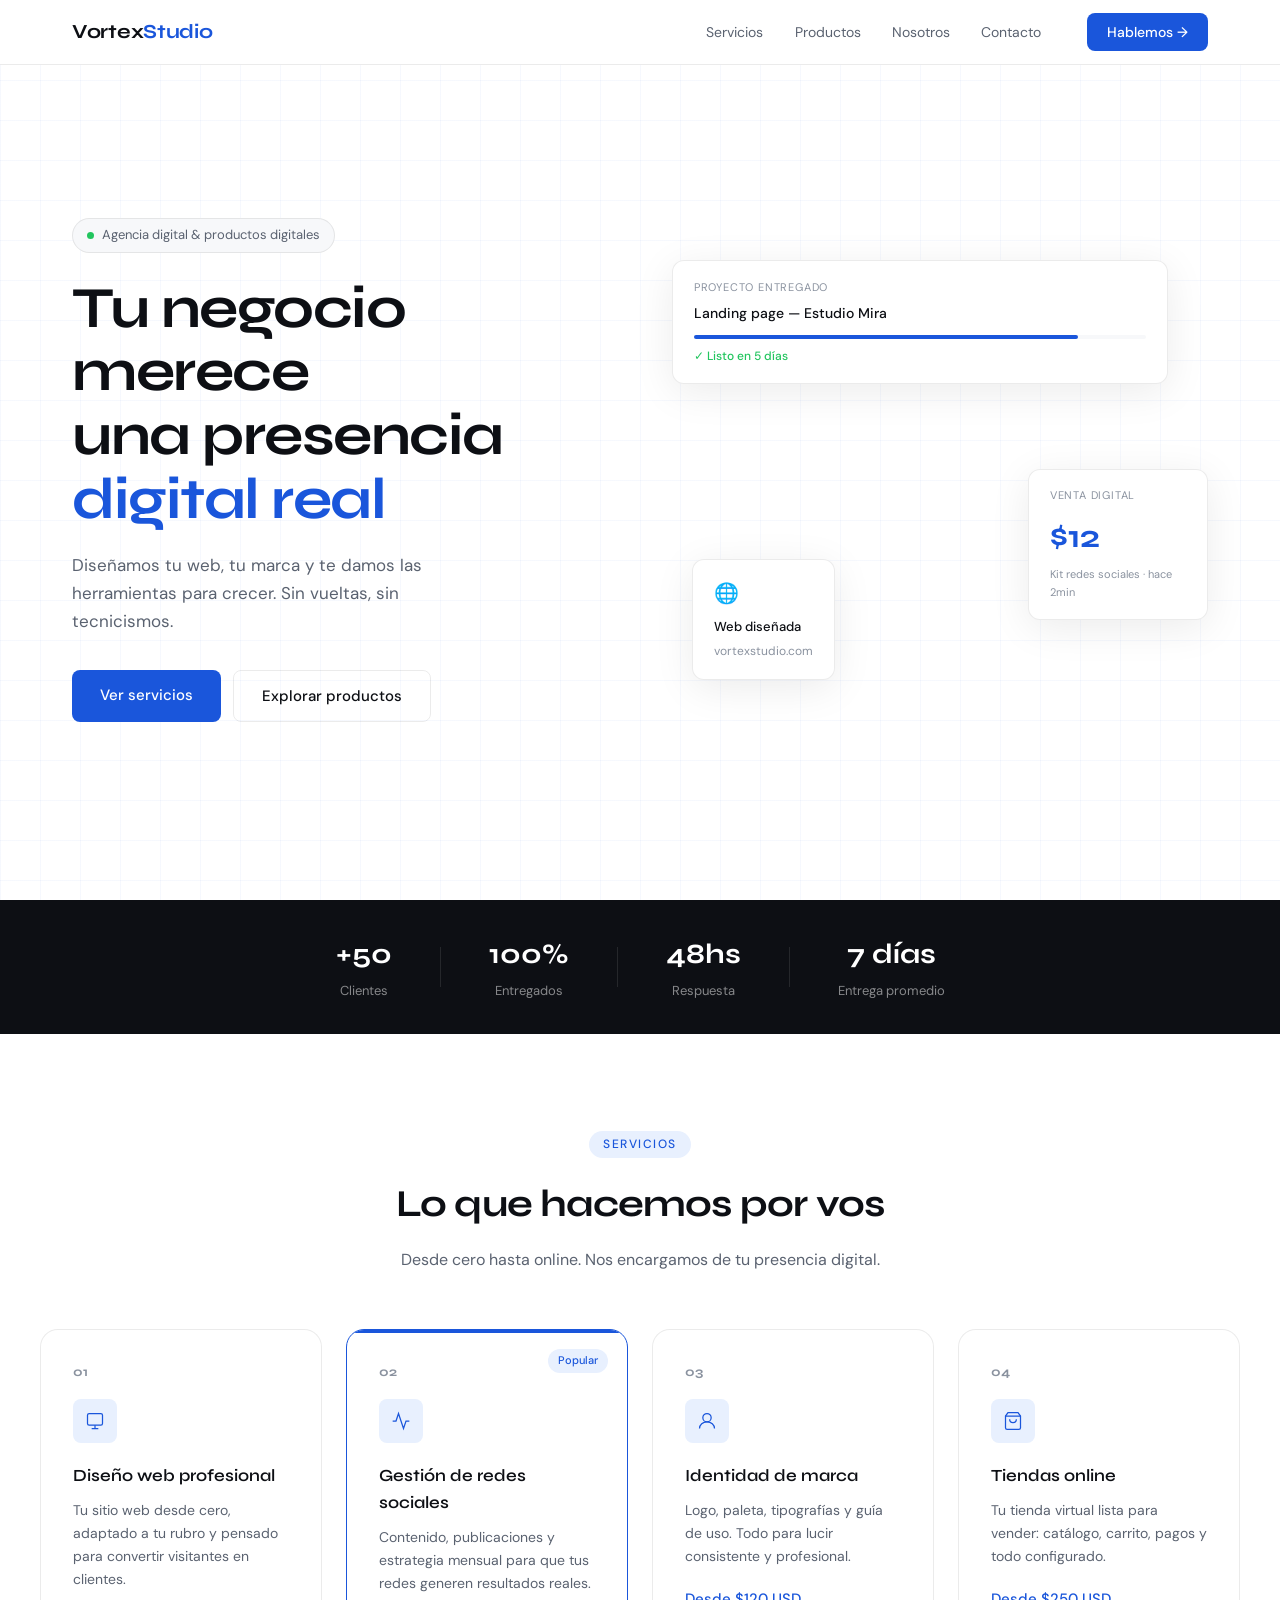
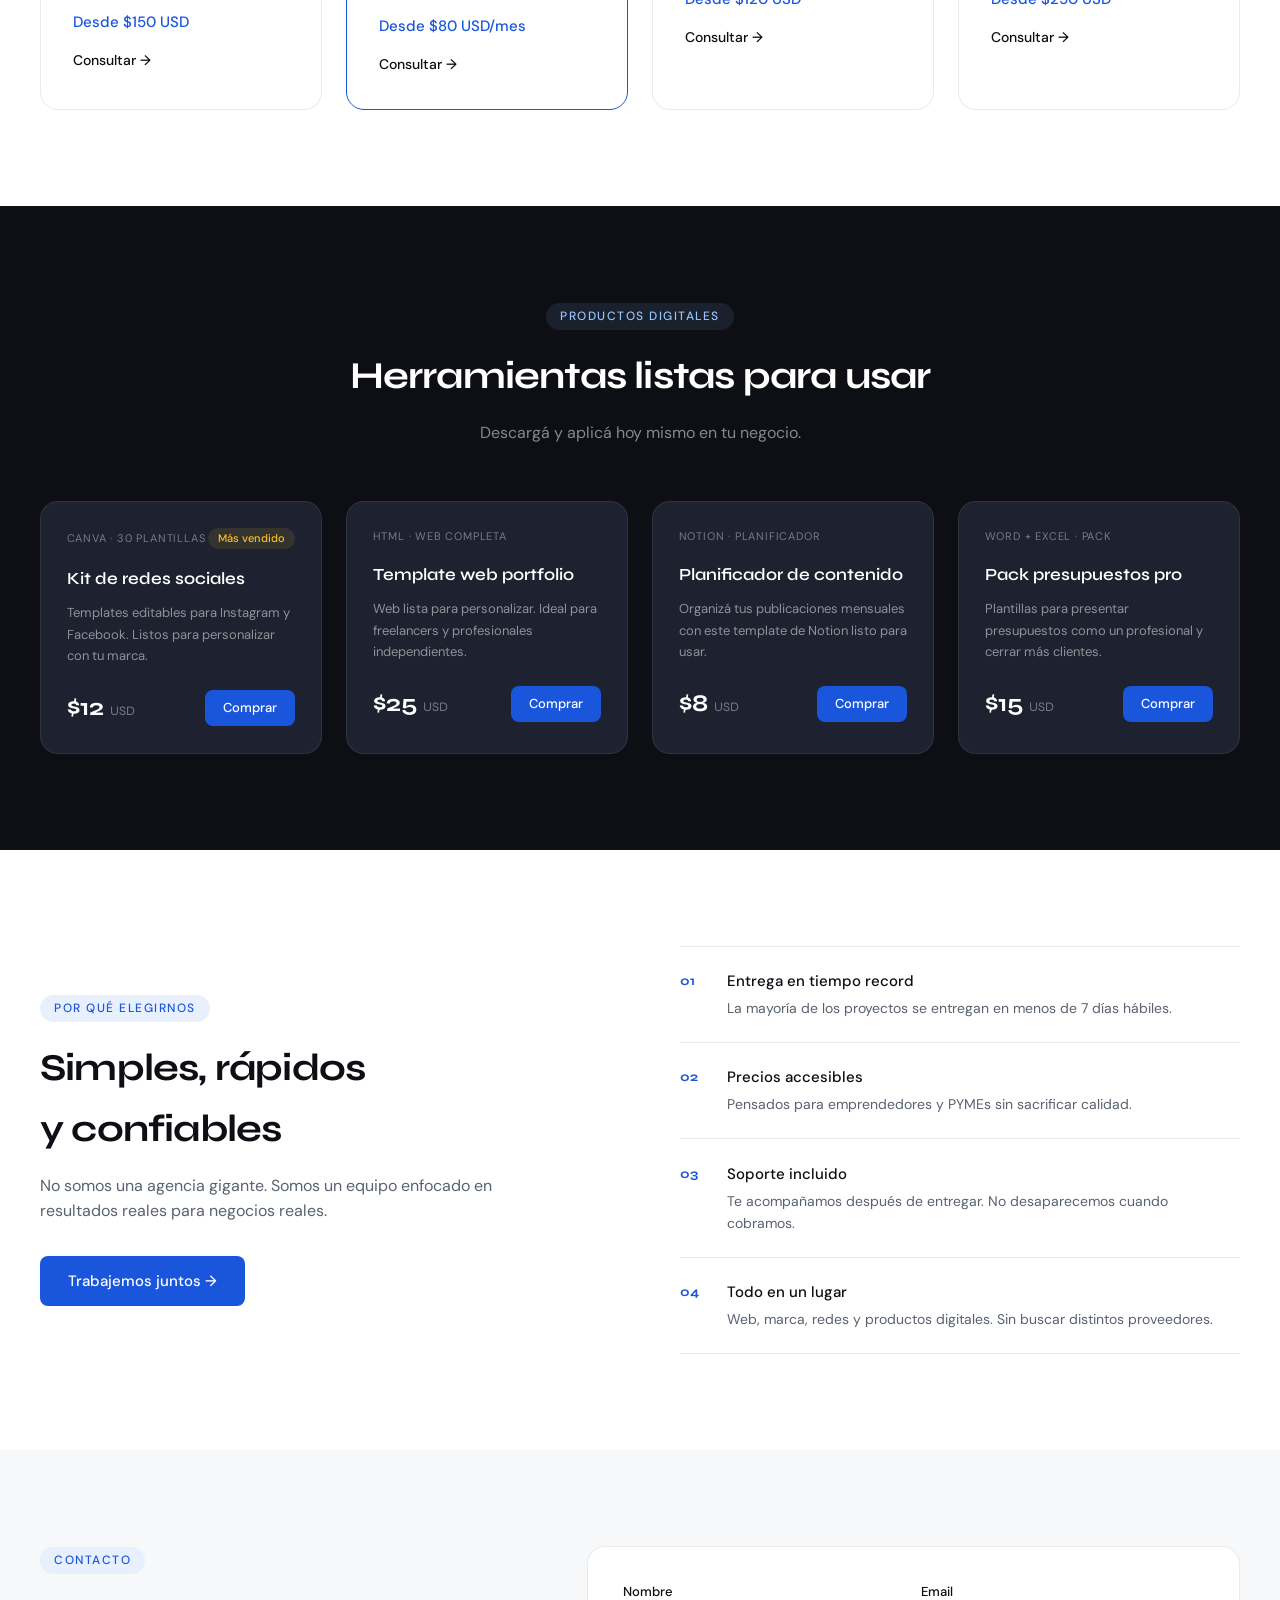
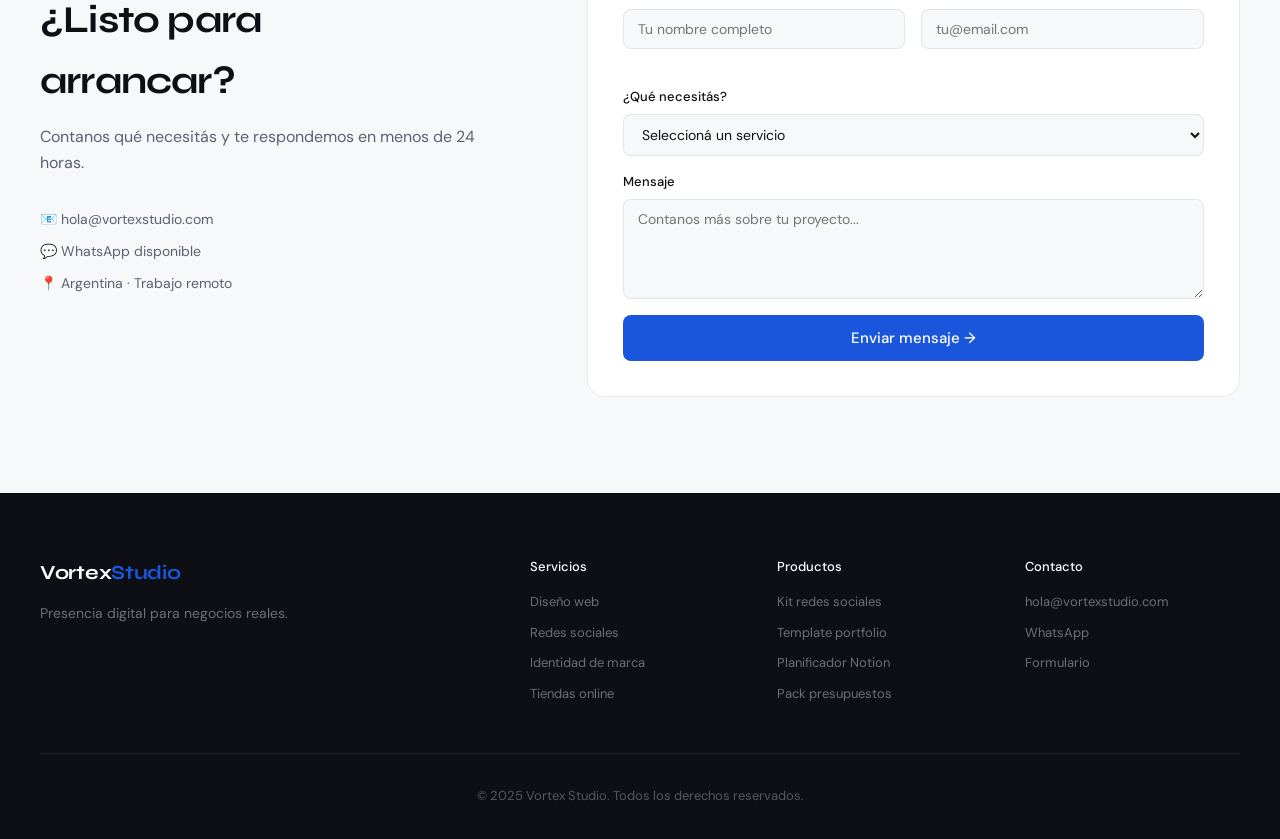
==== index.html @ 2e59d549 "Add files via upload" ====
<!DOCTYPE html>
<html lang="es">

<head>
  <meta charset="UTF-8" />
  <meta name="viewport" content="width=device-width, initial-scale=1.0" />
  <title>Vortex Studio — Agencia Digital</title>
  <meta name="description" content="Diseño web, gestión de redes y productos digitales para emprendedores y PYMEs." />
  <link rel="stylesheet" href="style.css" />
  <link rel="preconnect" href="https://fonts.googleapis.com">
  <link
    href="https://fonts.googleapis.com/css2?family=Syne:wght@400;500;600;700&family=DM+Sans:ital,wght@0,300;0,400;0,500;1,300&display=swap"
    rel="stylesheet">
</head>

<body>

  <!-- NAVBAR -->
  <nav class="navbar" id="navbar">
    <div class="nav-inner">
      <a href="#" class="logo">Vortex<span>Studio</span></a>
      <button class="menu-toggle" id="menuToggle" aria-label="Abrir menú">
        <span></span><span></span><span></span>
      </button>
      <ul class="nav-links" id="navLinks">
        <li><a href="#servicios">Servicios</a></li>
        <li><a href="#productos">Productos</a></li>
        <li><a href="#nosotros">Nosotros</a></li>
        <li><a href="#contacto">Contacto</a></li>
      </ul>
      <a href="#contacto" class="nav-cta">Hablemos →</a>
    </div>
  </nav>

  <!-- HERO -->
  <section class="hero">
    <div class="hero-bg-grid"></div>
    <div class="hero-content">
      <div class="hero-badge">
        <span class="badge-dot"></span>
        Agencia digital & productos digitales
      </div>
      <h1 class="hero-title">
        Tu negocio merece<br />una presencia<br /><em>digital real</em>
      </h1>
      <p class="hero-sub">
        Diseñamos tu web, tu marca y te damos las herramientas para crecer. Sin vueltas, sin tecnicismos.
      </p>
      <div class="hero-actions">
        <a href="#servicios" class="btn-primary">Ver servicios</a>
        <a href="#productos" class="btn-ghost">Explorar productos</a>
      </div>
    </div>
    <div class="hero-visual">
      <div class="floating-card card-1">
        <div class="fc-label">Proyecto entregado</div>
        <div class="fc-title">Landing page — Estudio Mira</div>
        <div class="fc-bar">
          <div class="fc-fill"></div>
        </div>
        <div class="fc-status">✓ Listo en 5 días</div>
      </div>
      <div class="floating-card card-2">
        <div class="fc-label">Venta digital</div>
        <div class="fc-big">$12</div>
        <div class="fc-sub">Kit redes sociales · hace 2min</div>
      </div>
      <div class="floating-card card-3">
        <div class="fc-icon">🌐</div>
        <div class="fc-info">
          <div class="fc-title">Web diseñada</div>
          <div class="fc-sub">vortexstudio.com</div>
        </div>
      </div>
    </div>
  </section>

  <!-- STATS -->
  <div class="stats-bar">
    <div class="stat-item"><span class="stat-num">+50</span><span class="stat-label">Clientes</span></div>
    <div class="stat-divider"></div>
    <div class="stat-item"><span class="stat-num">100%</span><span class="stat-label">Entregados</span></div>
    <div class="stat-divider"></div>
    <div class="stat-item"><span class="stat-num">48hs</span><span class="stat-label">Respuesta</span></div>
    <div class="stat-divider"></div>
    <div class="stat-item"><span class="stat-num">7 días</span><span class="stat-label">Entrega promedio</span></div>
  </div>

  <!-- SERVICIOS -->
  <section class="section" id="servicios">
    <div class="container">
      <div class="section-header">
        <div class="section-tag">Servicios</div>
        <h2 class="section-title">Lo que hacemos por vos</h2>
        <p class="section-sub">Desde cero hasta online. Nos encargamos de tu presencia digital.</p>
      </div>
      <div class="services-grid">
        <div class="service-card">
          <div class="service-num">01</div>
          <div class="service-icon">
            <svg viewBox="0 0 24 24" fill="none" stroke="currentColor" stroke-width="1.5">
              <rect x="3" y="3" width="18" height="14" rx="2" />
              <path d="M8 21h8M12 17v4" />
            </svg>
          </div>
          <h3>Diseño web profesional</h3>
          <p>Tu sitio web desde cero, adaptado a tu rubro y pensado para convertir visitantes en clientes.</p>
          <div class="service-price">Desde $150 USD</div>
          <a href="#contacto" class="service-link">Consultar →</a>
        </div>
        <div class="service-card featured">
          <div class="service-num">02</div>
          <div class="service-badge">Popular</div>
          <div class="service-icon">
            <svg viewBox="0 0 24 24" fill="none" stroke="currentColor" stroke-width="1.5">
              <path d="M22 12h-4l-3 9L9 3l-3 9H2" />
            </svg>
          </div>
          <h3>Gestión de redes sociales</h3>
          <p>Contenido, publicaciones y estrategia mensual para que tus redes generen resultados reales.</p>
          <div class="service-price">Desde $80 USD/mes</div>
          <a href="#contacto" class="service-link">Consultar →</a>
        </div>
        <div class="service-card">
          <div class="service-num">03</div>
          <div class="service-icon">
            <svg viewBox="0 0 24 24" fill="none" stroke="currentColor" stroke-width="1.5">
              <circle cx="12" cy="8" r="5" />
              <path d="M3 21c0-4.418 4.03-8 9-8s9 3.582 9 8" />
            </svg>
          </div>
          <h3>Identidad de marca</h3>
          <p>Logo, paleta, tipografías y guía de uso. Todo para lucir consistente y profesional.</p>
          <div class="service-price">Desde $120 USD</div>
          <a href="#contacto" class="service-link">Consultar →</a>
        </div>
        <div class="service-card">
          <div class="service-num">04</div>
          <div class="service-icon">
            <svg viewBox="0 0 24 24" fill="none" stroke="currentColor" stroke-width="1.5">
              <path d="M6 2L3 6v14a2 2 0 002 2h14a2 2 0 002-2V6l-3-4z" />
              <line x1="3" y1="6" x2="21" y2="6" />
              <path d="M16 10a4 4 0 01-8 0" />
            </svg>
          </div>
          <h3>Tiendas online</h3>
          <p>Tu tienda virtual lista para vender: catálogo, carrito, pagos y todo configurado.</p>
          <div class="service-price">Desde $250 USD</div>
          <a href="#contacto" class="service-link">Consultar →</a>
        </div>
      </div>
    </div>
  </section>

  <!-- PRODUCTOS -->
  <section class="section section-dark" id="productos">
    <div class="container">
      <div class="section-header">
        <div class="section-tag light">Productos digitales</div>
        <h2 class="section-title light">Herramientas listas para usar</h2>
        <p class="section-sub light">Descargá y aplicá hoy mismo en tu negocio.</p>
      </div>
      <div class="products-grid">
        <div class="product-card">
          <div class="product-top">
            <div class="product-cat">Canva · 30 plantillas</div>
            <div class="product-badge-hot">Más vendido</div>
          </div>
          <h3>Kit de redes sociales</h3>
          <p>Templates editables para Instagram y Facebook. Listos para personalizar con tu marca.</p>
          <div class="product-footer">
            <div class="product-price">$12 <span>USD</span></div>
            <a href="#contacto" class="btn-buy">Comprar</a>
          </div>
        </div>
        <div class="product-card">
          <div class="product-top">
            <div class="product-cat">HTML · Web completa</div>
          </div>
          <h3>Template web portfolio</h3>
          <p>Web lista para personalizar. Ideal para freelancers y profesionales independientes.</p>
          <div class="product-footer">
            <div class="product-price">$25 <span>USD</span></div>
            <a href="#contacto" class="btn-buy">Comprar</a>
          </div>
        </div>
        <div class="product-card">
          <div class="product-top">
            <div class="product-cat">Notion · Planificador</div>
          </div>
          <h3>Planificador de contenido</h3>
          <p>Organizá tus publicaciones mensuales con este template de Notion listo para usar.</p>
          <div class="product-footer">
            <div class="product-price">$8 <span>USD</span></div>
            <a href="#contacto" class="btn-buy">Comprar</a>
          </div>
        </div>
        <div class="product-card">
          <div class="product-top">
            <div class="product-cat">Word + Excel · Pack</div>
          </div>
          <h3>Pack presupuestos pro</h3>
          <p>Plantillas para presentar presupuestos como un profesional y cerrar más clientes.</p>
          <div class="product-footer">
            <div class="product-price">$15 <span>USD</span></div>
            <a href="#contacto" class="btn-buy">Comprar</a>
          </div>
        </div>
      </div>
    </div>
  </section>

  <!-- NOSOTROS / POR QUÉ -->
  <section class="section" id="nosotros">
    <div class="container">
      <div class="why-layout">
        <div class="why-left">
          <div class="section-tag">Por qué elegirnos</div>
          <h2 class="section-title">Simples, rápidos<br />y confiables</h2>
          <p class="section-sub">No somos una agencia gigante. Somos un equipo enfocado en resultados reales para
            negocios reales.</p>
          <a href="#contacto" class="btn-primary">Trabajemos juntos →</a>
        </div>
        <div class="why-right">
          <div class="why-item">
            <div class="why-num">01</div>
            <div>
              <div class="why-title">Entrega en tiempo record</div>
              <div class="why-desc">La mayoría de los proyectos se entregan en menos de 7 días hábiles.</div>
            </div>
          </div>
          <div class="why-item">
            <div class="why-num">02</div>
            <div>
              <div class="why-title">Precios accesibles</div>
              <div class="why-desc">Pensados para emprendedores y PYMEs sin sacrificar calidad.</div>
            </div>
          </div>
          <div class="why-item">
            <div class="why-num">03</div>
            <div>
              <div class="why-title">Soporte incluido</div>
              <div class="why-desc">Te acompañamos después de entregar. No desaparecemos cuando cobramos.</div>
            </div>
          </div>
          <div class="why-item">
            <div class="why-num">04</div>
            <div>
              <div class="why-title">Todo en un lugar</div>
              <div class="why-desc">Web, marca, redes y productos digitales. Sin buscar distintos proveedores.</div>
            </div>
          </div>
        </div>
      </div>
    </div>
  </section>

  <!-- CONTACTO -->
  <section class="section section-contact" id="contacto">
    <div class="container">
      <div class="contact-layout">
        <div class="contact-left">
          <div class="section-tag">Contacto</div>
          <h2 class="section-title">¿Listo para<br />arrancar?</h2>
          <p class="section-sub">Contanos qué necesitás y te respondemos en menos de 24 horas.</p>
          <div class="contact-info">
            <div class="contact-item">📧 hola@vortexstudio.com</div>
            <div class="contact-item">💬 WhatsApp disponible</div>
            <div class="contact-item">📍 Argentina · Trabajo remoto</div>
          </div>
        </div>
        <div class="contact-right">
          <form class="contact-form" id="contactForm">
            <div class="form-row">
              <div class="form-group">
                <label>Nombre</label>
                <input type="text" placeholder="Tu nombre completo" required />
              </div>
              <div class="form-group">
                <label>Email</label>
                <input type="email" placeholder="tu@email.com" required />
              </div>
            </div>
            <div class="form-group">
              <label>¿Qué necesitás?</label>
              <select>
                <option value="">Seleccioná un servicio</option>
                <option>Diseño web profesional</option>
                <option>Gestión de redes sociales</option>
                <option>Identidad de marca</option>
                <option>Tienda online</option>
                <option>Producto digital</option>
                <option>Otro</option>
              </select>
            </div>
            <div class="form-group">
              <label>Mensaje</label>
              <textarea placeholder="Contanos más sobre tu proyecto..." rows="4"></textarea>
            </div>
            <button type="submit" class="btn-submit">Enviar mensaje →</button>
            <div class="form-success" id="formSuccess">✓ ¡Mensaje enviado! Te respondemos pronto.</div>
          </form>
        </div>
      </div>
    </div>
  </section>

  <!-- FOOTER -->
  <footer class="footer">
    <div class="container">
      <div class="footer-inner">
        <div class="footer-brand">
          <div class="logo">Vortex<span>Studio</span></div>
          <p>Presencia digital para negocios reales.</p>
        </div>
        <div class="footer-links">
          <div class="footer-col">
            <div class="footer-col-title">Servicios</div>
            <a href="#servicios">Diseño web</a>
            <a href="#servicios">Redes sociales</a>
            <a href="#servicios">Identidad de marca</a>
            <a href="#servicios">Tiendas online</a>
          </div>
          <div class="footer-col">
            <div class="footer-col-title">Productos</div>
            <a href="#productos">Kit redes sociales</a>
            <a href="#productos">Template portfolio</a>
            <a href="#productos">Planificador Notion</a>
            <a href="#productos">Pack presupuestos</a>
          </div>
          <div class="footer-col">
            <div class="footer-col-title">Contacto</div>
            <a href="mailto:hola@vortexstudio.com">hola@vortexstudio.com</a>
            <a href="#contacto">WhatsApp</a>
            <a href="#contacto">Formulario</a>
          </div>
        </div>
      </div>
      <div class="footer-bottom">
        <span>© 2025 Vortex Studio. Todos los derechos reservados.</span>
      </div>
    </div>
  </footer>

  <script src="script.js"></script>
</body>

</html>
---- style.css ----
/* ===== RESET & BASE ===== */
*,
*::before,
*::after {
  box-sizing: border-box;
  margin: 0;
  padding: 0;
}

:root {
  --blue: #1a56db;
  --blue-light: #e8f0fe;
  --blue-dark: #0f3a9e;
  --dark: #0d0f14;
  --dark-2: #151820;
  --dark-3: #1e2230;
  --text: #0d0f14;
  --text-muted: #5a6270;
  --text-light: #8a929f;
  --border: rgba(0, 0, 0, 0.08);
  --border-dark: rgba(255, 255, 255, 0.08);
  --white: #ffffff;
  --surface: #f7f8fa;
  --radius: 12px;
  --radius-sm: 8px;
  --radius-lg: 18px;
  --font-display: 'Syne', sans-serif;
  --font-body: 'DM Sans', sans-serif;
  --transition: 0.25s cubic-bezier(0.4, 0, 0.2, 1);
}

html {
  scroll-behavior: smooth;
}

body {
  font-family: var(--font-body);
  color: var(--text);
  background: var(--white);
  line-height: 1.6;
  overflow-x: hidden;
}

/* ===== NAVBAR ===== */
.navbar {
  position: fixed;
  top: 0;
  left: 0;
  right: 0;
  z-index: 100;
  background: rgba(255, 255, 255, 0.92);
  backdrop-filter: blur(16px);
  border-bottom: 1px solid var(--border);
  transition: var(--transition);
}

.navbar.scrolled {
  box-shadow: 0 2px 20px rgba(0, 0, 0, 0.08);
}

.nav-inner {
  max-width: 1200px;
  margin: 0 auto;
  padding: 0 2rem;
  height: 64px;
  display: flex;
  align-items: center;
  gap: 2rem;
}

.logo {
  font-family: var(--font-display);
  font-size: 20px;
  font-weight: 700;
  color: var(--text);
  text-decoration: none;
  letter-spacing: -0.3px;
}

.logo span {
  color: var(--blue);
}

.nav-links {
  display: flex;
  list-style: none;
  gap: 0.2rem;
  margin-left: auto;
}

.nav-links a {
  font-size: 14px;
  color: var(--text-muted);
  text-decoration: none;
  padding: 6px 14px;
  border-radius: var(--radius-sm);
  transition: var(--transition);
}

.nav-links a:hover {
  color: var(--text);
  background: var(--surface);
}

.nav-cta {
  font-family: var(--font-body);
  font-size: 14px;
  font-weight: 500;
  color: var(--white);
  background: var(--blue);
  padding: 8px 20px;
  border-radius: var(--radius-sm);
  text-decoration: none;
  transition: var(--transition);
  white-space: nowrap;
}

.nav-cta:hover {
  background: var(--blue-dark);
}

.menu-toggle {
  display: none;
  flex-direction: column;
  gap: 5px;
  background: none;
  border: none;
  cursor: pointer;
  padding: 4px;
  margin-left: auto;
}

.menu-toggle span {
  display: block;
  width: 22px;
  height: 2px;
  background: var(--text);
  border-radius: 2px;
  transition: var(--transition);
}

/* ===== HERO ===== */
.hero {
  min-height: 100vh;
  padding: 120px 2rem 80px;
  max-width: 1200px;
  margin: 0 auto;
  display: grid;
  grid-template-columns: 1fr 1fr;
  align-items: center;
  gap: 4rem;
  position: relative;
}

.hero-bg-grid {
  position: fixed;
  inset: 0;
  background-image:
    linear-gradient(rgba(26, 86, 219, 0.04) 1px, transparent 1px),
    linear-gradient(90deg, rgba(26, 86, 219, 0.04) 1px, transparent 1px);
  background-size: 40px 40px;
  pointer-events: none;
  z-index: -1;
}

.hero-badge {
  display: inline-flex;
  align-items: center;
  gap: 8px;
  font-size: 13px;
  color: var(--text-muted);
  background: var(--surface);
  border: 1px solid var(--border);
  padding: 6px 14px;
  border-radius: 99px;
  margin-bottom: 1.5rem;
}

.badge-dot {
  width: 7px;
  height: 7px;
  background: #22c55e;
  border-radius: 50%;
  animation: pulse 2s infinite;
}

@keyframes pulse {

  0%,
  100% {
    opacity: 1;
  }

  50% {
    opacity: 0.4;
  }
}

.hero-title {
  font-family: var(--font-display);
  font-size: clamp(38px, 5vw, 58px);
  font-weight: 700;
  line-height: 1.1;
  letter-spacing: -1.5px;
  margin-bottom: 1.2rem;
}

.hero-title em {
  font-style: normal;
  color: var(--blue);
}

.hero-sub {
  font-size: 17px;
  color: var(--text-muted);
  max-width: 420px;
  line-height: 1.65;
  margin-bottom: 2.2rem;
}

.hero-actions {
  display: flex;
  gap: 12px;
  flex-wrap: wrap;
}

.btn-primary {
  display: inline-block;
  font-family: var(--font-body);
  font-size: 15px;
  font-weight: 500;
  color: var(--white);
  background: var(--blue);
  padding: 13px 28px;
  border-radius: var(--radius-sm);
  text-decoration: none;
  transition: var(--transition);
  border: none;
  cursor: pointer;
}

.btn-primary:hover {
  background: var(--blue-dark);
  transform: translateY(-1px);
}

.btn-ghost {
  display: inline-block;
  font-family: var(--font-body);
  font-size: 15px;
  font-weight: 500;
  color: var(--text);
  background: transparent;
  padding: 13px 28px;
  border-radius: var(--radius-sm);
  text-decoration: none;
  border: 1px solid var(--border);
  transition: var(--transition);
}

.btn-ghost:hover {
  background: var(--surface);
}

/* Floating cards */
.hero-visual {
  position: relative;
  height: 420px;
}

.floating-card {
  position: absolute;
  background: var(--white);
  border: 1px solid var(--border);
  border-radius: var(--radius);
  padding: 1.1rem 1.3rem;
  box-shadow: 0 8px 40px rgba(0, 0, 0, 0.08);
  animation: float 6s ease-in-out infinite;
}

.card-1 {
  top: 0;
  left: 0;
  right: 40px;
  animation-delay: 0s;
}

.card-2 {
  bottom: 60px;
  right: 0;
  width: 180px;
  animation-delay: 2s;
}

.card-3 {
  bottom: 0;
  left: 20px;
  animation-delay: 4s;
}

@keyframes float {

  0%,
  100% {
    transform: translateY(0);
  }

  50% {
    transform: translateY(-10px);
  }
}

.fc-label {
  font-size: 11px;
  color: var(--text-light);
  margin-bottom: 6px;
  text-transform: uppercase;
  letter-spacing: 0.8px;
}

.fc-title {
  font-size: 14px;
  font-weight: 500;
  margin-bottom: 10px;
}

.fc-bar {
  height: 4px;
  background: var(--surface);
  border-radius: 99px;
  margin-bottom: 8px;
}

.fc-fill {
  height: 100%;
  width: 85%;
  background: var(--blue);
  border-radius: 99px;
}

.fc-status {
  font-size: 12px;
  color: #22c55e;
  font-weight: 500;
}

.fc-big {
  font-family: var(--font-display);
  font-size: 32px;
  font-weight: 700;
  color: var(--blue);
}

.fc-sub {
  font-size: 11px;
  color: var(--text-light);
  margin-top: 4px;
}

.fc-icon {
  font-size: 20px;
  margin-bottom: 8px;
}

.fc-info .fc-title {
  margin-bottom: 2px;
  font-size: 13px;
}

.fc-info .fc-sub {
  font-size: 12px;
  color: var(--text-light);
}

/* ===== STATS ===== */
.stats-bar {
  background: var(--dark);
  display: flex;
  justify-content: center;
  align-items: center;
  gap: 0;
  flex-wrap: wrap;
}

.stat-item {
  display: flex;
  flex-direction: column;
  align-items: center;
  gap: 4px;
  padding: 2rem 3rem;
}

.stat-num {
  font-family: var(--font-display);
  font-size: 28px;
  font-weight: 700;
  color: var(--white);
}

.stat-label {
  font-size: 13px;
  color: rgba(255, 255, 255, 0.5);
}

.stat-divider {
  width: 1px;
  height: 40px;
  background: rgba(255, 255, 255, 0.1);
}

/* ===== SECTIONS ===== */
.section {
  padding: 6rem 2rem;
}

.section-dark {
  background: var(--dark);
}

.section-contact {
  background: var(--surface);
}

.container {
  max-width: 1200px;
  margin: 0 auto;
}

.section-header {
  text-align: center;
  margin-bottom: 3.5rem;
}

.section-tag {
  display: inline-block;
  font-size: 12px;
  font-weight: 500;
  letter-spacing: 1.5px;
  text-transform: uppercase;
  color: var(--blue);
  background: var(--blue-light);
  padding: 4px 14px;
  border-radius: 99px;
  margin-bottom: 1rem;
}

.section-tag.light {
  color: #93c5fd;
  background: rgba(147, 197, 253, 0.1);
}

.section-title {
  font-family: var(--font-display);
  font-size: clamp(28px, 4vw, 38px);
  font-weight: 700;
  letter-spacing: -0.8px;
  margin-bottom: 0.8rem;
}

.section-title.light {
  color: var(--white);
}

.section-sub {
  font-size: 16px;
  color: var(--text-muted);
  max-width: 480px;
  margin: 0 auto;
}

.section-sub.light {
  color: rgba(255, 255, 255, 0.5);
}

/* ===== SERVICES ===== */
.services-grid {
  display: grid;
  grid-template-columns: repeat(auto-fit, minmax(260px, 1fr));
  gap: 1.5rem;
}

.service-card {
  background: var(--white);
  border: 1px solid var(--border);
  border-radius: var(--radius-lg);
  padding: 2rem;
  position: relative;
  transition: var(--transition);
  overflow: hidden;
}

.service-card:hover {
  transform: translateY(-4px);
  box-shadow: 0 16px 48px rgba(0, 0, 0, 0.1);
}

.service-card.featured {
  border-color: var(--blue);
}

.service-card.featured::before {
  content: '';
  position: absolute;
  top: 0;
  left: 0;
  right: 0;
  height: 3px;
  background: var(--blue);
}

.service-num {
  font-family: var(--font-display);
  font-size: 13px;
  font-weight: 700;
  color: var(--text-light);
  margin-bottom: 1rem;
}

.service-badge {
  position: absolute;
  top: 1.2rem;
  right: 1.2rem;
  font-size: 11px;
  font-weight: 500;
  color: var(--blue);
  background: var(--blue-light);
  padding: 3px 10px;
  border-radius: 99px;
}

.service-icon {
  width: 44px;
  height: 44px;
  background: var(--blue-light);
  border-radius: var(--radius-sm);
  display: flex;
  align-items: center;
  justify-content: center;
  margin-bottom: 1.2rem;
}

.service-icon svg {
  width: 20px;
  height: 20px;
  color: var(--blue);
}

.service-card h3 {
  font-family: var(--font-display);
  font-size: 17px;
  font-weight: 600;
  margin-bottom: 0.6rem;
}

.service-card p {
  font-size: 14px;
  color: var(--text-muted);
  line-height: 1.65;
  margin-bottom: 1.2rem;
}

.service-price {
  font-size: 15px;
  font-weight: 500;
  color: var(--blue);
  margin-bottom: 0.8rem;
}

.service-link {
  font-size: 14px;
  font-weight: 500;
  color: var(--text);
  text-decoration: none;
  transition: var(--transition);
}

.service-link:hover {
  color: var(--blue);
}

/* ===== PRODUCTS ===== */
.products-grid {
  display: grid;
  grid-template-columns: repeat(auto-fit, minmax(250px, 1fr));
  gap: 1.5rem;
}

.product-card {
  background: var(--dark-3);
  border: 1px solid var(--border-dark);
  border-radius: var(--radius-lg);
  padding: 1.6rem;
  transition: var(--transition);
}

.product-card:hover {
  border-color: rgba(255, 255, 255, 0.2);
  transform: translateY(-4px);
}

.product-top {
  display: flex;
  align-items: center;
  justify-content: space-between;
  margin-bottom: 1rem;
}

.product-cat {
  font-size: 11px;
  color: rgba(255, 255, 255, 0.4);
  text-transform: uppercase;
  letter-spacing: 0.8px;
}

.product-badge-hot {
  font-size: 11px;
  font-weight: 500;
  color: #fbbf24;
  background: rgba(251, 191, 36, 0.1);
  padding: 2px 10px;
  border-radius: 99px;
}

.product-card h3 {
  font-family: var(--font-display);
  font-size: 17px;
  font-weight: 600;
  color: var(--white);
  margin-bottom: 0.6rem;
}

.product-card p {
  font-size: 13px;
  color: rgba(255, 255, 255, 0.5);
  line-height: 1.65;
  margin-bottom: 1.4rem;
}

.product-footer {
  display: flex;
  align-items: center;
  justify-content: space-between;
}

.product-price {
  font-family: var(--font-display);
  font-size: 24px;
  font-weight: 700;
  color: var(--white);
}

.product-price span {
  font-size: 13px;
  font-weight: 400;
  color: rgba(255, 255, 255, 0.4);
}

.btn-buy {
  font-size: 13px;
  font-weight: 500;
  color: var(--white);
  background: var(--blue);
  padding: 8px 18px;
  border-radius: var(--radius-sm);
  text-decoration: none;
  transition: var(--transition);
}

.btn-buy:hover {
  background: var(--blue-dark);
}

/* ===== WHY ===== */
.why-layout {
  display: grid;
  grid-template-columns: 1fr 1fr;
  gap: 5rem;
  align-items: center;
}

.why-left .section-tag {
  display: inline-block;
  margin-bottom: 1rem;
}

.why-left .section-title {
  text-align: left;
}

.why-left .section-sub {
  text-align: left;
  margin: 0 0 2rem 0;
}

.why-right {
  display: flex;
  flex-direction: column;
  gap: 0;
}

.why-item {
  display: flex;
  gap: 1.2rem;
  align-items: flex-start;
  padding: 1.4rem 0;
  border-bottom: 1px solid var(--border);
}

.why-item:first-child {
  border-top: 1px solid var(--border);
}

.why-num {
  font-family: var(--font-display);
  font-size: 13px;
  font-weight: 700;
  color: var(--blue);
  min-width: 28px;
  padding-top: 2px;
}

.why-title {
  font-size: 15px;
  font-weight: 500;
  margin-bottom: 4px;
}

.why-desc {
  font-size: 14px;
  color: var(--text-muted);
  line-height: 1.6;
}

/* ===== CONTACT ===== */
.contact-layout {
  display: grid;
  grid-template-columns: 1fr 1.4fr;
  gap: 5rem;
  align-items: start;
}

.contact-left .section-tag {
  display: inline-block;
  margin-bottom: 1rem;
}

.contact-left .section-title {
  text-align: left;
}

.contact-left .section-sub {
  text-align: left;
  margin: 0 0 2rem 0;
}

.contact-info {
  display: flex;
  flex-direction: column;
  gap: 10px;
}

.contact-item {
  font-size: 14px;
  color: var(--text-muted);
}

.contact-form {
  background: var(--white);
  border: 1px solid var(--border);
  border-radius: var(--radius-lg);
  padding: 2.2rem;
}

.form-row {
  display: grid;
  grid-template-columns: 1fr 1fr;
  gap: 1rem;
  margin-bottom: 1rem;
}

.form-group {
  display: flex;
  flex-direction: column;
  gap: 6px;
  margin-bottom: 1rem;
}

.form-group:last-of-type {
  margin-bottom: 1.4rem;
}

.form-group label {
  font-size: 13px;
  font-weight: 500;
  color: var(--text);
}

.form-group input,
.form-group select,
.form-group textarea {
  font-family: var(--font-body);
  font-size: 14px;
  color: var(--text);
  background: var(--surface);
  border: 1px solid var(--border);
  border-radius: var(--radius-sm);
  padding: 10px 14px;
  outline: none;
  transition: var(--transition);
  width: 100%;
}

.form-group input:focus,
.form-group select:focus,
.form-group textarea:focus {
  border-color: var(--blue);
  background: var(--white);
}

.form-group textarea {
  resize: vertical;
  min-height: 100px;
}

.btn-submit {
  width: 100%;
  padding: 13px;
  font-family: var(--font-body);
  font-size: 15px;
  font-weight: 500;
  color: var(--white);
  background: var(--blue);
  border: none;
  border-radius: var(--radius-sm);
  cursor: pointer;
  transition: var(--transition);
}

.btn-submit:hover {
  background: var(--blue-dark);
}

.form-success {
  display: none;
  margin-top: 1rem;
  font-size: 14px;
  color: #22c55e;
  text-align: center;
  font-weight: 500;
}

/* ===== FOOTER ===== */
.footer {
  background: var(--dark);
  padding: 4rem 2rem 2rem;
}

.footer-inner {
  display: grid;
  grid-template-columns: 1.2fr 2fr;
  gap: 4rem;
  padding-bottom: 3rem;
  border-bottom: 1px solid var(--border-dark);
  margin-bottom: 2rem;
}

.footer-brand .logo {
  color: var(--white);
  margin-bottom: 0.8rem;
  display: block;
}

.footer-brand .logo span {
  color: var(--blue);
}

.footer-brand p {
  font-size: 14px;
  color: rgba(255, 255, 255, 0.4);
}

.footer-links {
  display: grid;
  grid-template-columns: repeat(3, 1fr);
  gap: 2rem;
}

.footer-col {
  display: flex;
  flex-direction: column;
  gap: 10px;
}

.footer-col-title {
  font-size: 13px;
  font-weight: 500;
  color: var(--white);
  margin-bottom: 4px;
}

.footer-col a {
  font-size: 13px;
  color: rgba(255, 255, 255, 0.4);
  text-decoration: none;
  transition: var(--transition);
}

.footer-col a:hover {
  color: var(--white);
}

.footer-bottom {
  display: flex;
  justify-content: center;
}

.footer-bottom span {
  font-size: 13px;
  color: rgba(255, 255, 255, 0.3);
}

/* ===== RESPONSIVE ===== */
@media (max-width: 900px) {
  .hero {
    grid-template-columns: 1fr;
    text-align: center;
    gap: 3rem;
  }

  .hero-sub {
    margin: 0 auto 2rem;
  }

  .hero-actions {
    justify-content: center;
  }

  .hero-visual {
    height: 300px;
  }

  .card-1 {
    right: 0;
  }

  .why-layout {
    grid-template-columns: 1fr;
    gap: 3rem;
  }

  .contact-layout {
    grid-template-columns: 1fr;
    gap: 2rem;
  }

  .footer-inner {
    grid-template-columns: 1fr;
    gap: 2.5rem;
  }
}

@media (max-width: 640px) {

  .nav-links,
  .nav-cta {
    display: none;
  }

  .menu-toggle {
    display: flex;
  }

  .nav-links.open {
    display: flex;
    flex-direction: column;
    position: fixed;
    top: 64px;
    left: 0;
    right: 0;
    background: var(--white);
    padding: 1rem;
    border-bottom: 1px solid var(--border);
  }

  .nav-links.open+.nav-cta {
    display: block;
  }

  .hero-visual {
    display: none;
  }

  .form-row {
    grid-template-columns: 1fr;
  }

  .stat-divider {
    display: none;
  }

  .footer-links {
    grid-template-columns: 1fr 1fr;
  }
}
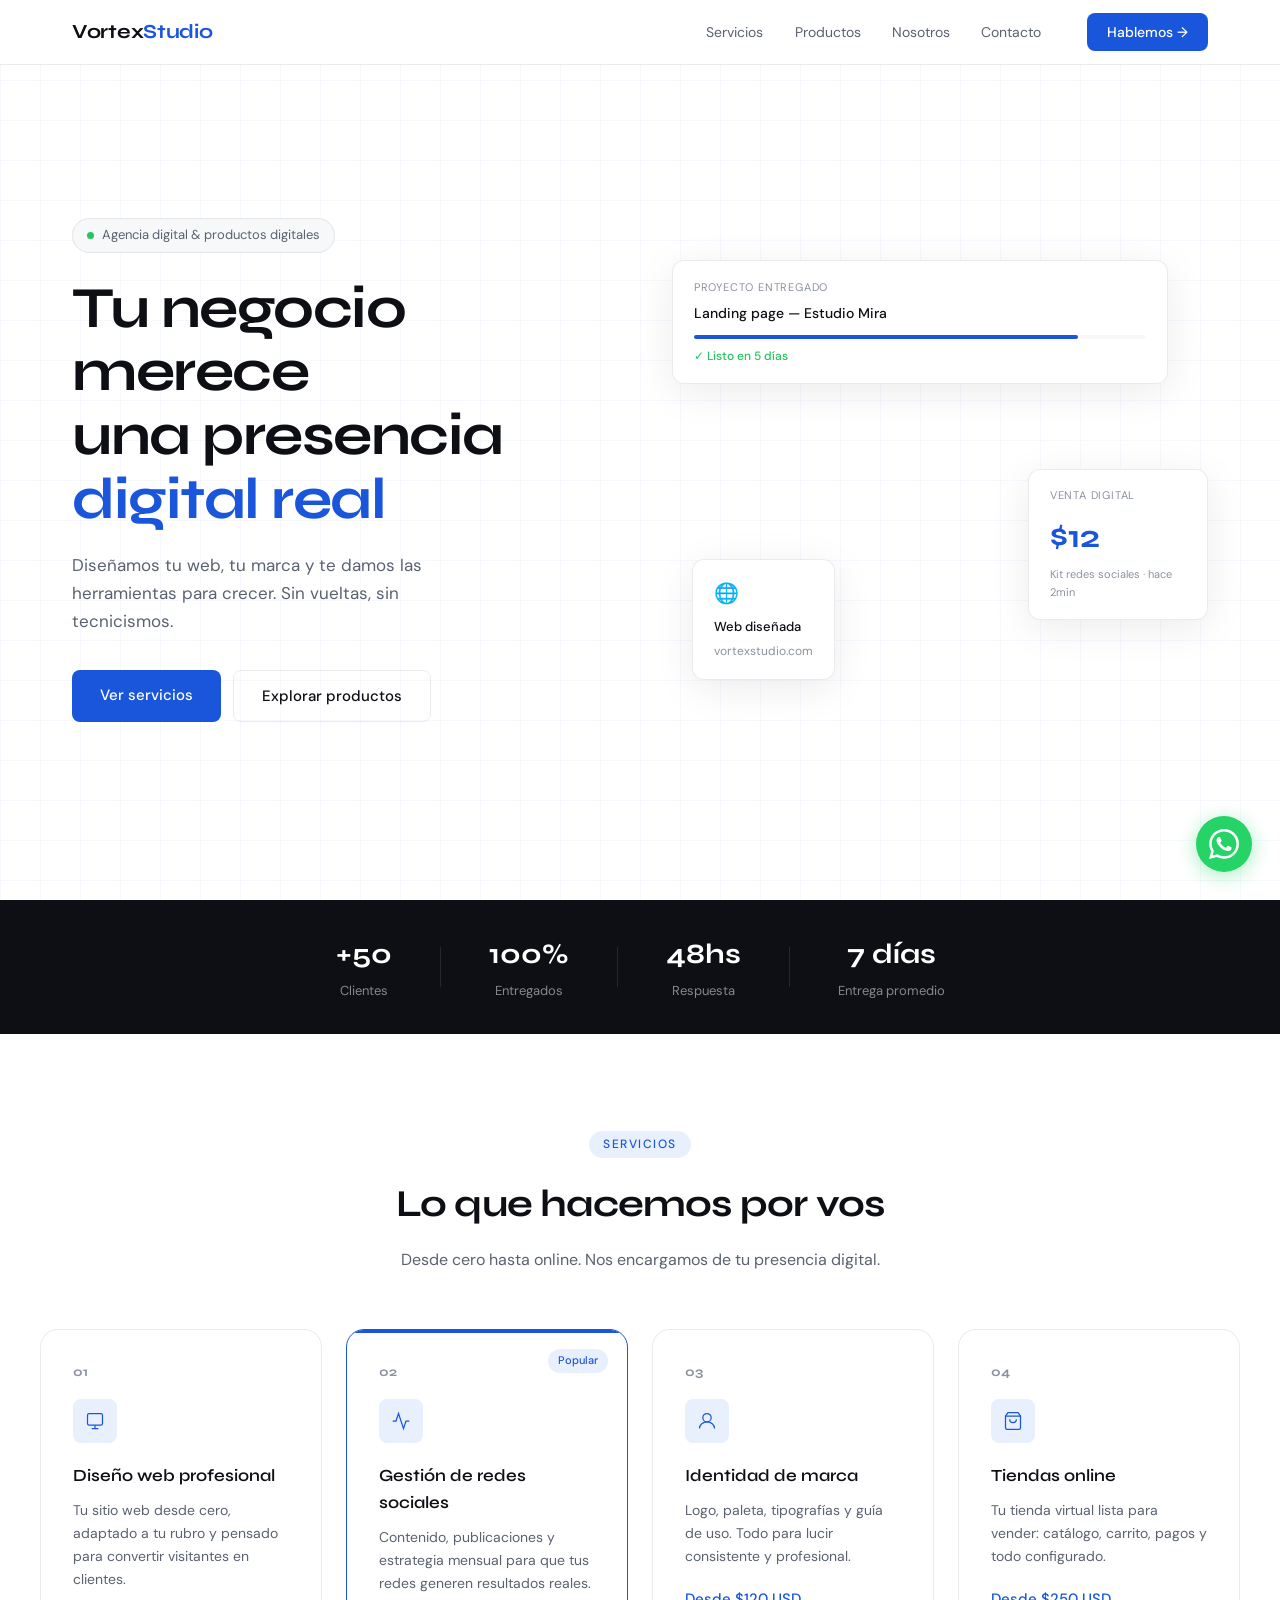
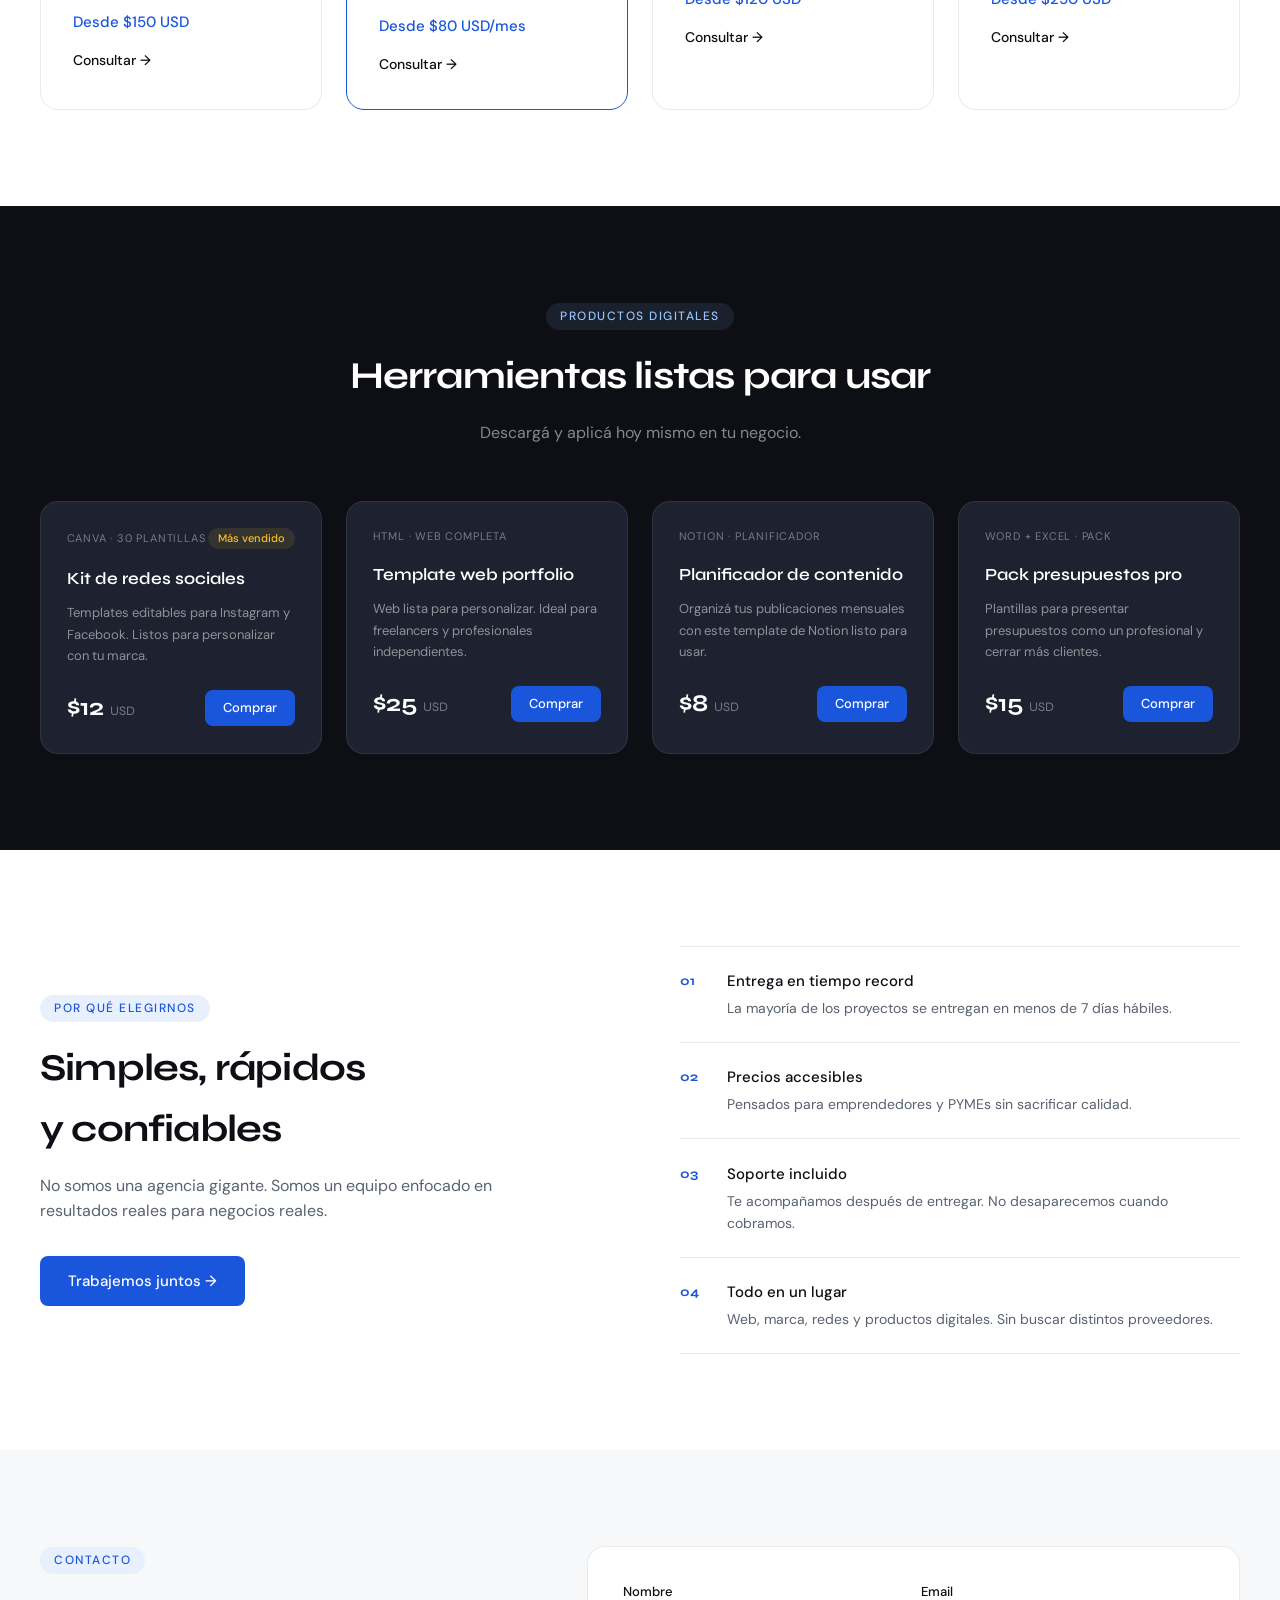
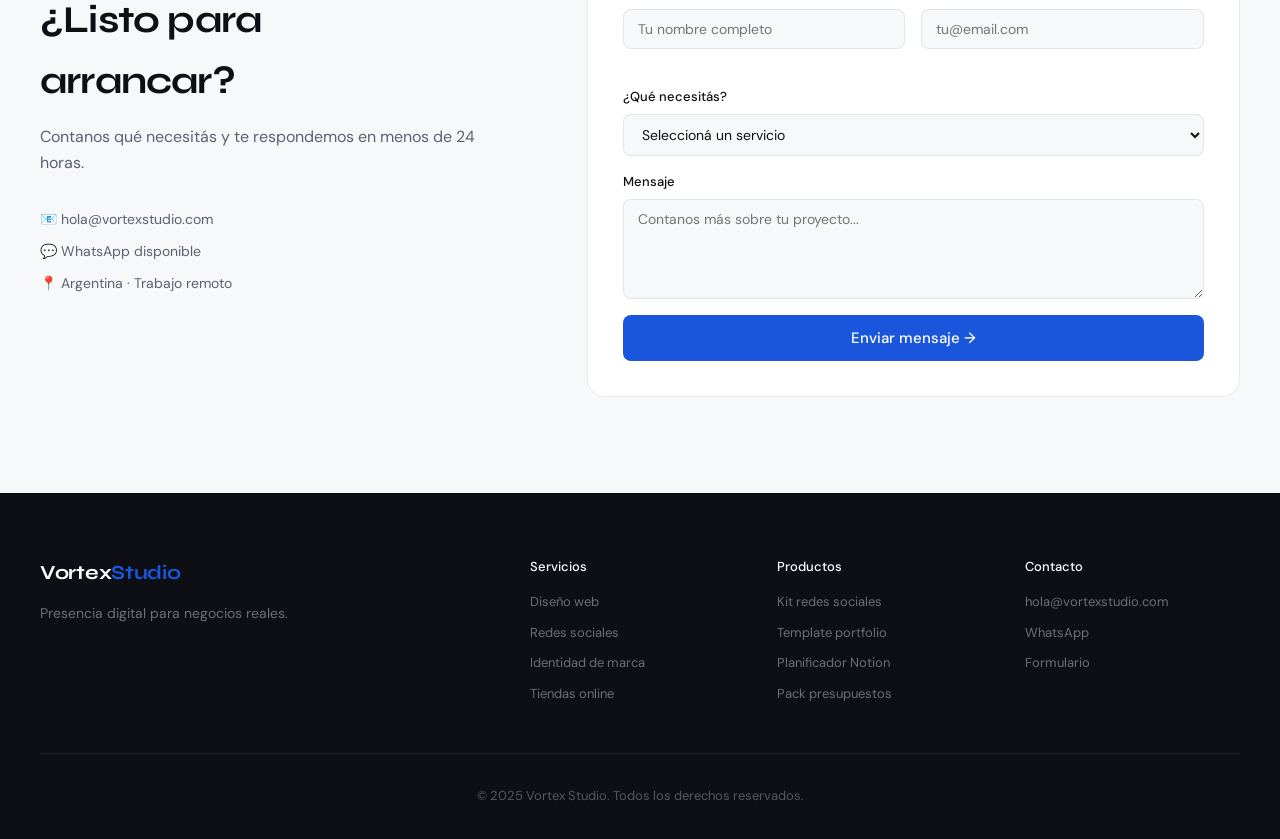
==== commit 323c9359: "Add files via upload" ====
--- a/index.html
+++ b/index.html
@@ -1,6 +1,5 @@
 <!DOCTYPE html>
 <html lang="es">
-
 <head>
   <meta charset="UTF-8" />
   <meta name="viewport" content="width=device-width, initial-scale=1.0" />
@@ -8,11 +7,8 @@
   <meta name="description" content="Diseño web, gestión de redes y productos digitales para emprendedores y PYMEs." />
   <link rel="stylesheet" href="style.css" />
   <link rel="preconnect" href="https://fonts.googleapis.com">
-  <link
-    href="https://fonts.googleapis.com/css2?family=Syne:wght@400;500;600;700&family=DM+Sans:ital,wght@0,300;0,400;0,500;1,300&display=swap"
-    rel="stylesheet">
+  <link href="https://fonts.googleapis.com/css2?family=Syne:wght@400;500;600;700&family=DM+Sans:ital,wght@0,300;0,400;0,500;1,300&display=swap" rel="stylesheet">
 </head>
-
 <body>
 
   <!-- NAVBAR -->
@@ -41,7 +37,7 @@
         Agencia digital & productos digitales
       </div>
       <h1 class="hero-title">
-        Tu negocio merece<br />una presencia<br /><em>digital real</em>
+        Tu negocio merece<br/>una presencia<br/><em>digital real</em>
       </h1>
       <p class="hero-sub">
         Diseñamos tu web, tu marca y te damos las herramientas para crecer. Sin vueltas, sin tecnicismos.
@@ -55,9 +51,7 @@
       <div class="floating-card card-1">
         <div class="fc-label">Proyecto entregado</div>
         <div class="fc-title">Landing page — Estudio Mira</div>
-        <div class="fc-bar">
-          <div class="fc-fill"></div>
-        </div>
+        <div class="fc-bar"><div class="fc-fill"></div></div>
         <div class="fc-status">✓ Listo en 5 días</div>
       </div>
       <div class="floating-card card-2">
@@ -98,10 +92,7 @@
         <div class="service-card">
           <div class="service-num">01</div>
           <div class="service-icon">
-            <svg viewBox="0 0 24 24" fill="none" stroke="currentColor" stroke-width="1.5">
-              <rect x="3" y="3" width="18" height="14" rx="2" />
-              <path d="M8 21h8M12 17v4" />
-            </svg>
+            <svg viewBox="0 0 24 24" fill="none" stroke="currentColor" stroke-width="1.5"><rect x="3" y="3" width="18" height="14" rx="2"/><path d="M8 21h8M12 17v4"/></svg>
           </div>
           <h3>Diseño web profesional</h3>
           <p>Tu sitio web desde cero, adaptado a tu rubro y pensado para convertir visitantes en clientes.</p>
@@ -112,9 +103,7 @@
           <div class="service-num">02</div>
           <div class="service-badge">Popular</div>
           <div class="service-icon">
-            <svg viewBox="0 0 24 24" fill="none" stroke="currentColor" stroke-width="1.5">
-              <path d="M22 12h-4l-3 9L9 3l-3 9H2" />
-            </svg>
+            <svg viewBox="0 0 24 24" fill="none" stroke="currentColor" stroke-width="1.5"><path d="M22 12h-4l-3 9L9 3l-3 9H2"/></svg>
           </div>
           <h3>Gestión de redes sociales</h3>
           <p>Contenido, publicaciones y estrategia mensual para que tus redes generen resultados reales.</p>
@@ -124,10 +113,7 @@
         <div class="service-card">
           <div class="service-num">03</div>
           <div class="service-icon">
-            <svg viewBox="0 0 24 24" fill="none" stroke="currentColor" stroke-width="1.5">
-              <circle cx="12" cy="8" r="5" />
-              <path d="M3 21c0-4.418 4.03-8 9-8s9 3.582 9 8" />
-            </svg>
+            <svg viewBox="0 0 24 24" fill="none" stroke="currentColor" stroke-width="1.5"><circle cx="12" cy="8" r="5"/><path d="M3 21c0-4.418 4.03-8 9-8s9 3.582 9 8"/></svg>
           </div>
           <h3>Identidad de marca</h3>
           <p>Logo, paleta, tipografías y guía de uso. Todo para lucir consistente y profesional.</p>
@@ -137,11 +123,7 @@
         <div class="service-card">
           <div class="service-num">04</div>
           <div class="service-icon">
-            <svg viewBox="0 0 24 24" fill="none" stroke="currentColor" stroke-width="1.5">
-              <path d="M6 2L3 6v14a2 2 0 002 2h14a2 2 0 002-2V6l-3-4z" />
-              <line x1="3" y1="6" x2="21" y2="6" />
-              <path d="M16 10a4 4 0 01-8 0" />
-            </svg>
+            <svg viewBox="0 0 24 24" fill="none" stroke="currentColor" stroke-width="1.5"><path d="M6 2L3 6v14a2 2 0 002 2h14a2 2 0 002-2V6l-3-4z"/><line x1="3" y1="6" x2="21" y2="6"/><path d="M16 10a4 4 0 01-8 0"/></svg>
           </div>
           <h3>Tiendas online</h3>
           <p>Tu tienda virtual lista para vender: catálogo, carrito, pagos y todo configurado.</p>
@@ -216,9 +198,8 @@
       <div class="why-layout">
         <div class="why-left">
           <div class="section-tag">Por qué elegirnos</div>
-          <h2 class="section-title">Simples, rápidos<br />y confiables</h2>
-          <p class="section-sub">No somos una agencia gigante. Somos un equipo enfocado en resultados reales para
-            negocios reales.</p>
+          <h2 class="section-title">Simples, rápidos<br/>y confiables</h2>
+          <p class="section-sub">No somos una agencia gigante. Somos un equipo enfocado en resultados reales para negocios reales.</p>
           <a href="#contacto" class="btn-primary">Trabajemos juntos →</a>
         </div>
         <div class="why-right">
@@ -261,7 +242,7 @@
       <div class="contact-layout">
         <div class="contact-left">
           <div class="section-tag">Contacto</div>
-          <h2 class="section-title">¿Listo para<br />arrancar?</h2>
+          <h2 class="section-title">¿Listo para<br/>arrancar?</h2>
           <p class="section-sub">Contanos qué necesitás y te respondemos en menos de 24 horas.</p>
           <div class="contact-info">
             <div class="contact-item">📧 hola@vortexstudio.com</div>
@@ -342,7 +323,12 @@
     </div>
   </footer>
 
+  <!-- WHATSAPP FLOTANTE -->
+  <a class="whatsapp-btn" href="https://wa.me/5491167497237?text=Hola!%20Vi%20tu%20web%20y%20quiero%20consultar%20sobre%20sus%20servicios%20%F0%9F%91%8B" target="_blank" rel="noopener" aria-label="Contactar por WhatsApp">
+    <svg viewBox="0 0 24 24" fill="currentColor"><path d="M17.472 14.382c-.297-.149-1.758-.867-2.03-.967-.273-.099-.471-.148-.67.15-.197.297-.767.966-.94 1.164-.173.199-.347.223-.644.075-.297-.15-1.255-.463-2.39-1.475-.883-.788-1.48-1.761-1.653-2.059-.173-.297-.018-.458.13-.606.134-.133.298-.347.446-.52.149-.174.198-.298.298-.497.099-.198.05-.371-.025-.52-.075-.149-.669-1.612-.916-2.207-.242-.579-.487-.5-.669-.51-.173-.008-.371-.01-.57-.01-.198 0-.52.074-.792.372-.272.297-1.04 1.016-1.04 2.479 0 1.462 1.065 2.875 1.213 3.074.149.198 2.096 3.2 5.077 4.487.709.306 1.262.489 1.694.625.712.227 1.36.195 1.871.118.571-.085 1.758-.719 2.006-1.413.248-.694.248-1.289.173-1.413-.074-.124-.272-.198-.57-.347m-5.421 7.403h-.004a9.87 9.87 0 01-5.031-1.378l-.361-.214-3.741.982.998-3.648-.235-.374a9.86 9.86 0 01-1.51-5.26c.001-5.45 4.436-9.884 9.888-9.884 2.64 0 5.122 1.03 6.988 2.898a9.825 9.825 0 012.893 6.994c-.003 5.45-4.437 9.884-9.885 9.884m8.413-18.297A11.815 11.815 0 0012.05 0C5.495 0 .16 5.335.157 11.892c0 2.096.547 4.142 1.588 5.945L.057 24l6.305-1.654a11.882 11.882 0 005.683 1.448h.005c6.554 0 11.89-5.335 11.893-11.893a11.821 11.821 0 00-3.48-8.413z"/></svg>
+    <span class="whatsapp-tooltip">¡Escribinos!</span>
+  </a>
+
   <script src="script.js"></script>
 </body>
-
-</html>+</html>
--- a/style.css
+++ b/style.css
@@ -1,11 +1,5 @@
 /* ===== RESET & BASE ===== */
-*,
-*::before,
-*::after {
-  box-sizing: border-box;
-  margin: 0;
-  padding: 0;
-}
+*, *::before, *::after { box-sizing: border-box; margin: 0; padding: 0; }
 
 :root {
   --blue: #1a56db;
@@ -17,8 +11,8 @@
   --text: #0d0f14;
   --text-muted: #5a6270;
   --text-light: #8a929f;
-  --border: rgba(0, 0, 0, 0.08);
-  --border-dark: rgba(255, 255, 255, 0.08);
+  --border: rgba(0,0,0,0.08);
+  --border-dark: rgba(255,255,255,0.08);
   --white: #ffffff;
   --surface: #f7f8fa;
   --radius: 12px;
@@ -26,12 +20,10 @@
   --radius-lg: 18px;
   --font-display: 'Syne', sans-serif;
   --font-body: 'DM Sans', sans-serif;
-  --transition: 0.25s cubic-bezier(0.4, 0, 0.2, 1);
-}
-
-html {
-  scroll-behavior: smooth;
-}
+  --transition: 0.25s cubic-bezier(0.4,0,0.2,1);
+}
+
+html { scroll-behavior: smooth; }
 
 body {
   font-family: var(--font-body);
@@ -44,18 +36,16 @@
 /* ===== NAVBAR ===== */
 .navbar {
   position: fixed;
-  top: 0;
-  left: 0;
-  right: 0;
+  top: 0; left: 0; right: 0;
   z-index: 100;
-  background: rgba(255, 255, 255, 0.92);
+  background: rgba(255,255,255,0.92);
   backdrop-filter: blur(16px);
   border-bottom: 1px solid var(--border);
   transition: var(--transition);
 }
 
 .navbar.scrolled {
-  box-shadow: 0 2px 20px rgba(0, 0, 0, 0.08);
+  box-shadow: 0 2px 20px rgba(0,0,0,0.08);
 }
 
 .nav-inner {
@@ -76,10 +66,7 @@
   text-decoration: none;
   letter-spacing: -0.3px;
 }
-
-.logo span {
-  color: var(--blue);
-}
+.logo span { color: var(--blue); }
 
 .nav-links {
   display: flex;
@@ -96,11 +83,7 @@
   border-radius: var(--radius-sm);
   transition: var(--transition);
 }
-
-.nav-links a:hover {
-  color: var(--text);
-  background: var(--surface);
-}
+.nav-links a:hover { color: var(--text); background: var(--surface); }
 
 .nav-cta {
   font-family: var(--font-body);
@@ -114,10 +97,7 @@
   transition: var(--transition);
   white-space: nowrap;
 }
-
-.nav-cta:hover {
-  background: var(--blue-dark);
-}
+.nav-cta:hover { background: var(--blue-dark); }
 
 .menu-toggle {
   display: none;
@@ -129,7 +109,6 @@
   padding: 4px;
   margin-left: auto;
 }
-
 .menu-toggle span {
   display: block;
   width: 22px;
@@ -156,8 +135,8 @@
   position: fixed;
   inset: 0;
   background-image:
-    linear-gradient(rgba(26, 86, 219, 0.04) 1px, transparent 1px),
-    linear-gradient(90deg, rgba(26, 86, 219, 0.04) 1px, transparent 1px);
+    linear-gradient(rgba(26,86,219,0.04) 1px, transparent 1px),
+    linear-gradient(90deg, rgba(26,86,219,0.04) 1px, transparent 1px);
   background-size: 40px 40px;
   pointer-events: none;
   z-index: -1;
@@ -185,15 +164,8 @@
 }
 
 @keyframes pulse {
-
-  0%,
-  100% {
-    opacity: 1;
-  }
-
-  50% {
-    opacity: 0.4;
-  }
+  0%, 100% { opacity: 1; }
+  50% { opacity: 0.4; }
 }
 
 .hero-title {
@@ -204,7 +176,6 @@
   letter-spacing: -1.5px;
   margin-bottom: 1.2rem;
 }
-
 .hero-title em {
   font-style: normal;
   color: var(--blue);
@@ -238,11 +209,7 @@
   border: none;
   cursor: pointer;
 }
-
-.btn-primary:hover {
-  background: var(--blue-dark);
-  transform: translateY(-1px);
-}
+.btn-primary:hover { background: var(--blue-dark); transform: translateY(-1px); }
 
 .btn-ghost {
   display: inline-block;
@@ -257,10 +224,7 @@
   border: 1px solid var(--border);
   transition: var(--transition);
 }
-
-.btn-ghost:hover {
-  background: var(--surface);
-}
+.btn-ghost:hover { background: var(--surface); }
 
 /* Floating cards */
 .hero-visual {
@@ -274,103 +238,29 @@
   border: 1px solid var(--border);
   border-radius: var(--radius);
   padding: 1.1rem 1.3rem;
-  box-shadow: 0 8px 40px rgba(0, 0, 0, 0.08);
+  box-shadow: 0 8px 40px rgba(0,0,0,0.08);
   animation: float 6s ease-in-out infinite;
 }
 
-.card-1 {
-  top: 0;
-  left: 0;
-  right: 40px;
-  animation-delay: 0s;
-}
-
-.card-2 {
-  bottom: 60px;
-  right: 0;
-  width: 180px;
-  animation-delay: 2s;
-}
-
-.card-3 {
-  bottom: 0;
-  left: 20px;
-  animation-delay: 4s;
-}
+.card-1 { top: 0; left: 0; right: 40px; animation-delay: 0s; }
+.card-2 { bottom: 60px; right: 0; width: 180px; animation-delay: 2s; }
+.card-3 { bottom: 0; left: 20px; animation-delay: 4s; }
 
 @keyframes float {
-
-  0%,
-  100% {
-    transform: translateY(0);
-  }
-
-  50% {
-    transform: translateY(-10px);
-  }
-}
-
-.fc-label {
-  font-size: 11px;
-  color: var(--text-light);
-  margin-bottom: 6px;
-  text-transform: uppercase;
-  letter-spacing: 0.8px;
-}
-
-.fc-title {
-  font-size: 14px;
-  font-weight: 500;
-  margin-bottom: 10px;
-}
-
-.fc-bar {
-  height: 4px;
-  background: var(--surface);
-  border-radius: 99px;
-  margin-bottom: 8px;
-}
-
-.fc-fill {
-  height: 100%;
-  width: 85%;
-  background: var(--blue);
-  border-radius: 99px;
-}
-
-.fc-status {
-  font-size: 12px;
-  color: #22c55e;
-  font-weight: 500;
-}
-
-.fc-big {
-  font-family: var(--font-display);
-  font-size: 32px;
-  font-weight: 700;
-  color: var(--blue);
-}
-
-.fc-sub {
-  font-size: 11px;
-  color: var(--text-light);
-  margin-top: 4px;
-}
-
-.fc-icon {
-  font-size: 20px;
-  margin-bottom: 8px;
-}
-
-.fc-info .fc-title {
-  margin-bottom: 2px;
-  font-size: 13px;
-}
-
-.fc-info .fc-sub {
-  font-size: 12px;
-  color: var(--text-light);
-}
+  0%, 100% { transform: translateY(0); }
+  50% { transform: translateY(-10px); }
+}
+
+.fc-label { font-size: 11px; color: var(--text-light); margin-bottom: 6px; text-transform: uppercase; letter-spacing: 0.8px; }
+.fc-title { font-size: 14px; font-weight: 500; margin-bottom: 10px; }
+.fc-bar { height: 4px; background: var(--surface); border-radius: 99px; margin-bottom: 8px; }
+.fc-fill { height: 100%; width: 85%; background: var(--blue); border-radius: 99px; }
+.fc-status { font-size: 12px; color: #22c55e; font-weight: 500; }
+.fc-big { font-family: var(--font-display); font-size: 32px; font-weight: 700; color: var(--blue); }
+.fc-sub { font-size: 11px; color: var(--text-light); margin-top: 4px; }
+.fc-icon { font-size: 20px; margin-bottom: 8px; }
+.fc-info .fc-title { margin-bottom: 2px; font-size: 13px; }
+.fc-info .fc-sub { font-size: 12px; color: var(--text-light); }
 
 /* ===== STATS ===== */
 .stats-bar {
@@ -399,37 +289,23 @@
 
 .stat-label {
   font-size: 13px;
-  color: rgba(255, 255, 255, 0.5);
+  color: rgba(255,255,255,0.5);
 }
 
 .stat-divider {
   width: 1px;
   height: 40px;
-  background: rgba(255, 255, 255, 0.1);
+  background: rgba(255,255,255,0.1);
 }
 
 /* ===== SECTIONS ===== */
-.section {
-  padding: 6rem 2rem;
-}
-
-.section-dark {
-  background: var(--dark);
-}
-
-.section-contact {
-  background: var(--surface);
-}
-
-.container {
-  max-width: 1200px;
-  margin: 0 auto;
-}
-
-.section-header {
-  text-align: center;
-  margin-bottom: 3.5rem;
-}
+.section { padding: 6rem 2rem; }
+.section-dark { background: var(--dark); }
+.section-contact { background: var(--surface); }
+
+.container { max-width: 1200px; margin: 0 auto; }
+
+.section-header { text-align: center; margin-bottom: 3.5rem; }
 
 .section-tag {
   display: inline-block;
@@ -443,11 +319,7 @@
   border-radius: 99px;
   margin-bottom: 1rem;
 }
-
-.section-tag.light {
-  color: #93c5fd;
-  background: rgba(147, 197, 253, 0.1);
-}
+.section-tag.light { color: #93c5fd; background: rgba(147,197,253,0.1); }
 
 .section-title {
   font-family: var(--font-display);
@@ -456,21 +328,10 @@
   letter-spacing: -0.8px;
   margin-bottom: 0.8rem;
 }
-
-.section-title.light {
-  color: var(--white);
-}
-
-.section-sub {
-  font-size: 16px;
-  color: var(--text-muted);
-  max-width: 480px;
-  margin: 0 auto;
-}
-
-.section-sub.light {
-  color: rgba(255, 255, 255, 0.5);
-}
+.section-title.light { color: var(--white); }
+
+.section-sub { font-size: 16px; color: var(--text-muted); max-width: 480px; margin: 0 auto; }
+.section-sub.light { color: rgba(255,255,255,0.5); }
 
 /* ===== SERVICES ===== */
 .services-grid {
@@ -488,22 +349,12 @@
   transition: var(--transition);
   overflow: hidden;
 }
-
-.service-card:hover {
-  transform: translateY(-4px);
-  box-shadow: 0 16px 48px rgba(0, 0, 0, 0.1);
-}
-
-.service-card.featured {
-  border-color: var(--blue);
-}
-
+.service-card:hover { transform: translateY(-4px); box-shadow: 0 16px 48px rgba(0,0,0,0.1); }
+.service-card.featured { border-color: var(--blue); }
 .service-card.featured::before {
   content: '';
   position: absolute;
-  top: 0;
-  left: 0;
-  right: 0;
+  top: 0; left: 0; right: 0;
   height: 3px;
   background: var(--blue);
 }
@@ -518,8 +369,7 @@
 
 .service-badge {
   position: absolute;
-  top: 1.2rem;
-  right: 1.2rem;
+  top: 1.2rem; right: 1.2rem;
   font-size: 11px;
   font-weight: 500;
   color: var(--blue);
@@ -538,12 +388,7 @@
   justify-content: center;
   margin-bottom: 1.2rem;
 }
-
-.service-icon svg {
-  width: 20px;
-  height: 20px;
-  color: var(--blue);
-}
+.service-icon svg { width: 20px; height: 20px; color: var(--blue); }
 
 .service-card h3 {
   font-family: var(--font-display);
@@ -573,10 +418,7 @@
   text-decoration: none;
   transition: var(--transition);
 }
-
-.service-link:hover {
-  color: var(--blue);
-}
+.service-link:hover { color: var(--blue); }
 
 /* ===== PRODUCTS ===== */
 .products-grid {
@@ -592,11 +434,7 @@
   padding: 1.6rem;
   transition: var(--transition);
 }
-
-.product-card:hover {
-  border-color: rgba(255, 255, 255, 0.2);
-  transform: translateY(-4px);
-}
+.product-card:hover { border-color: rgba(255,255,255,0.2); transform: translateY(-4px); }
 
 .product-top {
   display: flex;
@@ -607,7 +445,7 @@
 
 .product-cat {
   font-size: 11px;
-  color: rgba(255, 255, 255, 0.4);
+  color: rgba(255,255,255,0.4);
   text-transform: uppercase;
   letter-spacing: 0.8px;
 }
@@ -616,7 +454,7 @@
   font-size: 11px;
   font-weight: 500;
   color: #fbbf24;
-  background: rgba(251, 191, 36, 0.1);
+  background: rgba(251,191,36,0.1);
   padding: 2px 10px;
   border-radius: 99px;
 }
@@ -631,7 +469,7 @@
 
 .product-card p {
   font-size: 13px;
-  color: rgba(255, 255, 255, 0.5);
+  color: rgba(255,255,255,0.5);
   line-height: 1.65;
   margin-bottom: 1.4rem;
 }
@@ -648,12 +486,7 @@
   font-weight: 700;
   color: var(--white);
 }
-
-.product-price span {
-  font-size: 13px;
-  font-weight: 400;
-  color: rgba(255, 255, 255, 0.4);
-}
+.product-price span { font-size: 13px; font-weight: 400; color: rgba(255,255,255,0.4); }
 
 .btn-buy {
   font-size: 13px;
@@ -665,10 +498,7 @@
   text-decoration: none;
   transition: var(--transition);
 }
-
-.btn-buy:hover {
-  background: var(--blue-dark);
-}
+.btn-buy:hover { background: var(--blue-dark); }
 
 /* ===== WHY ===== */
 .why-layout {
@@ -678,19 +508,9 @@
   align-items: center;
 }
 
-.why-left .section-tag {
-  display: inline-block;
-  margin-bottom: 1rem;
-}
-
-.why-left .section-title {
-  text-align: left;
-}
-
-.why-left .section-sub {
-  text-align: left;
-  margin: 0 0 2rem 0;
-}
+.why-left .section-tag { display: inline-block; margin-bottom: 1rem; }
+.why-left .section-title { text-align: left; }
+.why-left .section-sub { text-align: left; margin: 0 0 2rem 0; }
 
 .why-right {
   display: flex;
@@ -705,10 +525,7 @@
   padding: 1.4rem 0;
   border-bottom: 1px solid var(--border);
 }
-
-.why-item:first-child {
-  border-top: 1px solid var(--border);
-}
+.why-item:first-child { border-top: 1px solid var(--border); }
 
 .why-num {
   font-family: var(--font-display);
@@ -739,30 +556,12 @@
   align-items: start;
 }
 
-.contact-left .section-tag {
-  display: inline-block;
-  margin-bottom: 1rem;
-}
-
-.contact-left .section-title {
-  text-align: left;
-}
-
-.contact-left .section-sub {
-  text-align: left;
-  margin: 0 0 2rem 0;
-}
-
-.contact-info {
-  display: flex;
-  flex-direction: column;
-  gap: 10px;
-}
-
-.contact-item {
-  font-size: 14px;
-  color: var(--text-muted);
-}
+.contact-left .section-tag { display: inline-block; margin-bottom: 1rem; }
+.contact-left .section-title { text-align: left; }
+.contact-left .section-sub { text-align: left; margin: 0 0 2rem 0; }
+
+.contact-info { display: flex; flex-direction: column; gap: 10px; }
+.contact-item { font-size: 14px; color: var(--text-muted); }
 
 .contact-form {
   background: var(--white);
@@ -771,29 +570,12 @@
   padding: 2.2rem;
 }
 
-.form-row {
-  display: grid;
-  grid-template-columns: 1fr 1fr;
-  gap: 1rem;
-  margin-bottom: 1rem;
-}
-
-.form-group {
-  display: flex;
-  flex-direction: column;
-  gap: 6px;
-  margin-bottom: 1rem;
-}
-
-.form-group:last-of-type {
-  margin-bottom: 1.4rem;
-}
-
-.form-group label {
-  font-size: 13px;
-  font-weight: 500;
-  color: var(--text);
-}
+.form-row { display: grid; grid-template-columns: 1fr 1fr; gap: 1rem; margin-bottom: 1rem; }
+
+.form-group { display: flex; flex-direction: column; gap: 6px; margin-bottom: 1rem; }
+.form-group:last-of-type { margin-bottom: 1.4rem; }
+
+.form-group label { font-size: 13px; font-weight: 500; color: var(--text); }
 
 .form-group input,
 .form-group select,
@@ -809,7 +591,6 @@
   transition: var(--transition);
   width: 100%;
 }
-
 .form-group input:focus,
 .form-group select:focus,
 .form-group textarea:focus {
@@ -817,10 +598,7 @@
   background: var(--white);
 }
 
-.form-group textarea {
-  resize: vertical;
-  min-height: 100px;
-}
+.form-group textarea { resize: vertical; min-height: 100px; }
 
 .btn-submit {
   width: 100%;
@@ -835,10 +613,7 @@
   cursor: pointer;
   transition: var(--transition);
 }
-
-.btn-submit:hover {
-  background: var(--blue-dark);
-}
+.btn-submit:hover { background: var(--blue-dark); }
 
 .form-success {
   display: none;
@@ -864,32 +639,13 @@
   margin-bottom: 2rem;
 }
 
-.footer-brand .logo {
-  color: var(--white);
-  margin-bottom: 0.8rem;
-  display: block;
-}
-
-.footer-brand .logo span {
-  color: var(--blue);
-}
-
-.footer-brand p {
-  font-size: 14px;
-  color: rgba(255, 255, 255, 0.4);
-}
-
-.footer-links {
-  display: grid;
-  grid-template-columns: repeat(3, 1fr);
-  gap: 2rem;
-}
-
-.footer-col {
-  display: flex;
-  flex-direction: column;
-  gap: 10px;
-}
+.footer-brand .logo { color: var(--white); margin-bottom: 0.8rem; display: block; }
+.footer-brand .logo span { color: var(--blue); }
+.footer-brand p { font-size: 14px; color: rgba(255,255,255,0.4); }
+
+.footer-links { display: grid; grid-template-columns: repeat(3, 1fr); gap: 2rem; }
+
+.footer-col { display: flex; flex-direction: column; gap: 10px; }
 
 .footer-col-title {
   font-size: 13px;
@@ -900,105 +656,90 @@
 
 .footer-col a {
   font-size: 13px;
-  color: rgba(255, 255, 255, 0.4);
-  text-decoration: none;
-  transition: var(--transition);
-}
-
-.footer-col a:hover {
-  color: var(--white);
-}
+  color: rgba(255,255,255,0.4);
+  text-decoration: none;
+  transition: var(--transition);
+}
+.footer-col a:hover { color: var(--white); }
 
 .footer-bottom {
   display: flex;
   justify-content: center;
 }
-
-.footer-bottom span {
-  font-size: 13px;
-  color: rgba(255, 255, 255, 0.3);
-}
+.footer-bottom span { font-size: 13px; color: rgba(255,255,255,0.3); }
+
+/* ===== WHATSAPP FLOTANTE ===== */
+.whatsapp-btn {
+  position: fixed;
+  bottom: 28px;
+  right: 28px;
+  z-index: 999;
+  width: 56px;
+  height: 56px;
+  background: #25d366;
+  border-radius: 50%;
+  display: flex;
+  align-items: center;
+  justify-content: center;
+  box-shadow: 0 4px 20px rgba(37,211,102,0.4);
+  transition: var(--transition);
+  text-decoration: none;
+}
+.whatsapp-btn:hover { transform: scale(1.1); box-shadow: 0 6px 28px rgba(37,211,102,0.5); }
+.whatsapp-btn svg { width: 30px; height: 30px; color: white; }
+.whatsapp-tooltip {
+  position: absolute;
+  right: 66px;
+  background: var(--dark);
+  color: white;
+  font-size: 13px;
+  font-weight: 500;
+  padding: 6px 12px;
+  border-radius: var(--radius-sm);
+  white-space: nowrap;
+  opacity: 0;
+  pointer-events: none;
+  transition: var(--transition);
+}
+.whatsapp-tooltip::after {
+  content: '';
+  position: absolute;
+  right: -6px;
+  top: 50%;
+  transform: translateY(-50%);
+  border: 6px solid transparent;
+  border-left-color: var(--dark);
+  border-right: 0;
+}
+.whatsapp-btn:hover .whatsapp-tooltip { opacity: 1; }
 
 /* ===== RESPONSIVE ===== */
 @media (max-width: 900px) {
-  .hero {
-    grid-template-columns: 1fr;
-    text-align: center;
-    gap: 3rem;
-  }
-
-  .hero-sub {
-    margin: 0 auto 2rem;
-  }
-
-  .hero-actions {
-    justify-content: center;
-  }
-
-  .hero-visual {
-    height: 300px;
-  }
-
-  .card-1 {
-    right: 0;
-  }
-
-  .why-layout {
-    grid-template-columns: 1fr;
-    gap: 3rem;
-  }
-
-  .contact-layout {
-    grid-template-columns: 1fr;
-    gap: 2rem;
-  }
-
-  .footer-inner {
-    grid-template-columns: 1fr;
-    gap: 2.5rem;
-  }
+  .hero { grid-template-columns: 1fr; text-align: center; gap: 3rem; }
+  .hero-sub { margin: 0 auto 2rem; }
+  .hero-actions { justify-content: center; }
+  .hero-visual { height: 300px; }
+  .card-1 { right: 0; }
+  .why-layout { grid-template-columns: 1fr; gap: 3rem; }
+  .contact-layout { grid-template-columns: 1fr; gap: 2rem; }
+  .footer-inner { grid-template-columns: 1fr; gap: 2.5rem; }
 }
 
 @media (max-width: 640px) {
-
-  .nav-links,
-  .nav-cta {
-    display: none;
-  }
-
-  .menu-toggle {
-    display: flex;
-  }
-
+  .nav-links, .nav-cta { display: none; }
+  .menu-toggle { display: flex; }
   .nav-links.open {
     display: flex;
     flex-direction: column;
     position: fixed;
-    top: 64px;
-    left: 0;
-    right: 0;
+    top: 64px; left: 0; right: 0;
     background: var(--white);
     padding: 1rem;
     border-bottom: 1px solid var(--border);
   }
-
-  .nav-links.open+.nav-cta {
-    display: block;
-  }
-
-  .hero-visual {
-    display: none;
-  }
-
-  .form-row {
-    grid-template-columns: 1fr;
-  }
-
-  .stat-divider {
-    display: none;
-  }
-
-  .footer-links {
-    grid-template-columns: 1fr 1fr;
-  }
-}+  .nav-links.open + .nav-cta { display: block; }
+  .hero-visual { display: none; }
+  .form-row { grid-template-columns: 1fr; }
+  .stat-divider { display: none; }
+  .footer-links { grid-template-columns: 1fr 1fr; }
+}
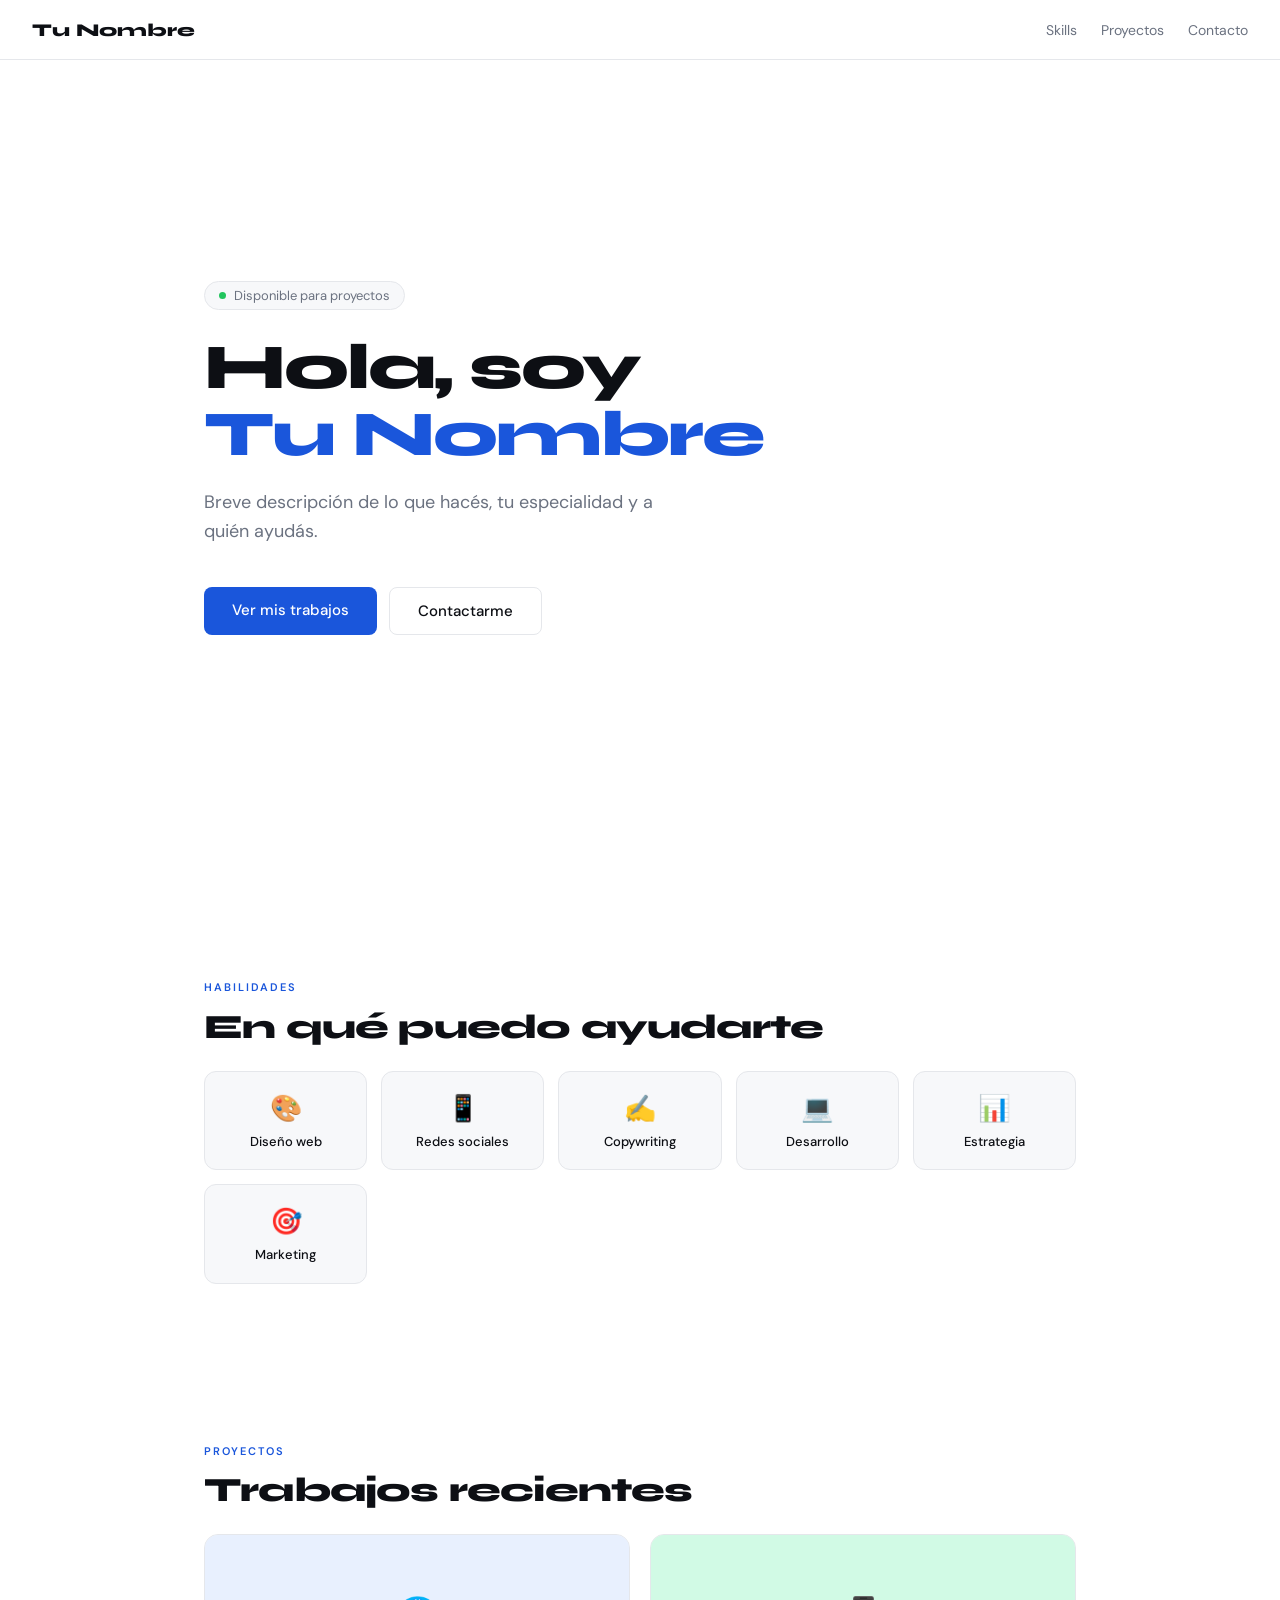
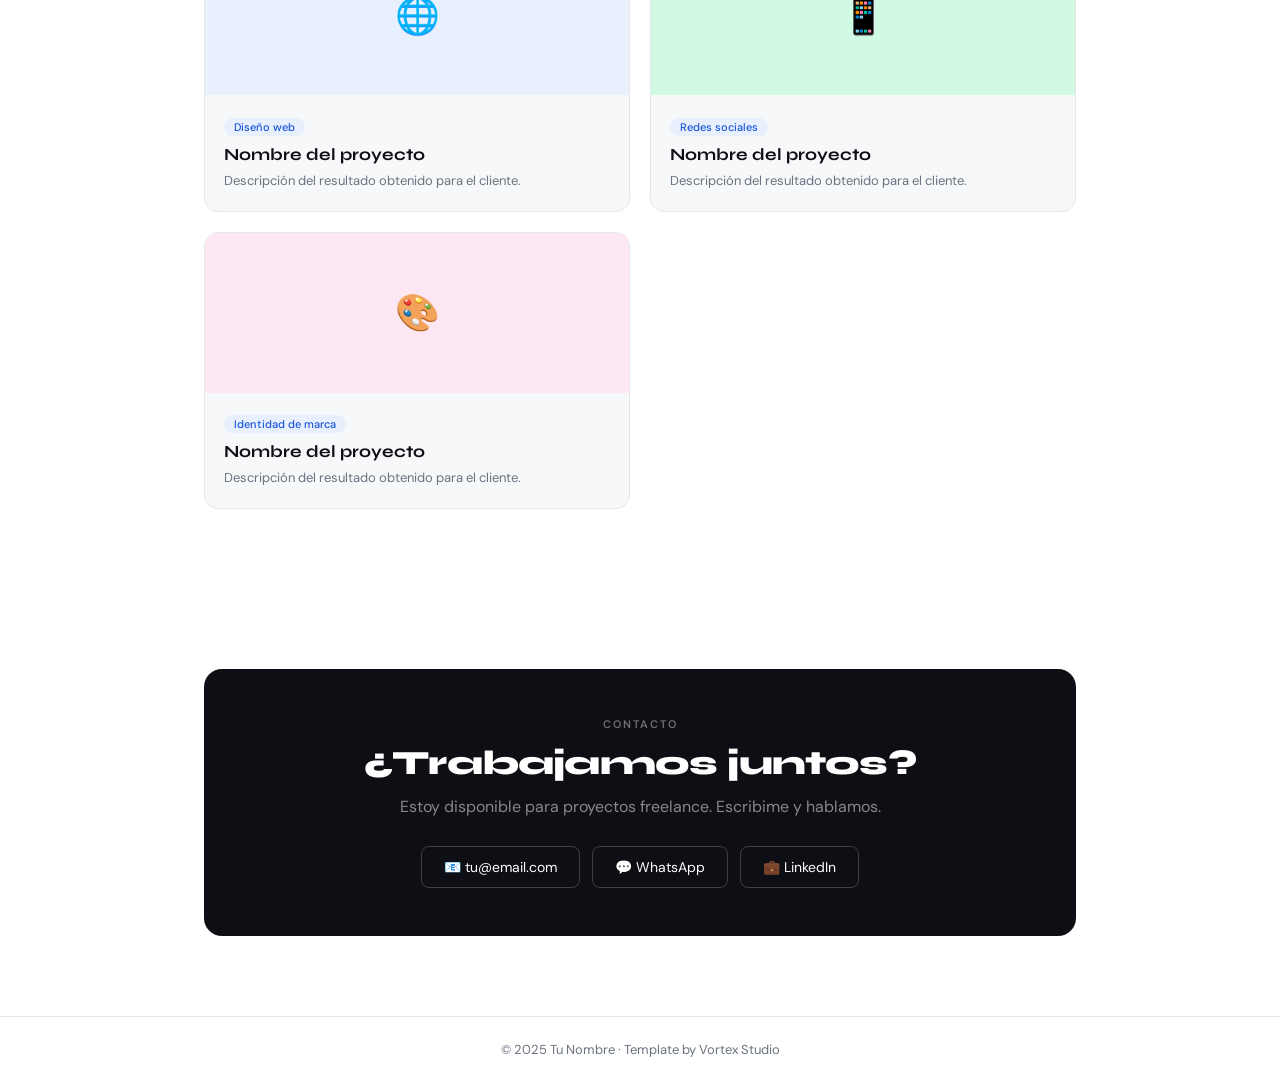
==== commit 727b5b09: "Add files via upload" ====
--- a/index.html
+++ b/index.html
@@ -1,334 +1,95 @@
 <!DOCTYPE html>
 <html lang="es">
 <head>
-  <meta charset="UTF-8" />
-  <meta name="viewport" content="width=device-width, initial-scale=1.0" />
-  <title>Vortex Studio — Agencia Digital</title>
-  <meta name="description" content="Diseño web, gestión de redes y productos digitales para emprendedores y PYMEs." />
-  <link rel="stylesheet" href="style.css" />
-  <link rel="preconnect" href="https://fonts.googleapis.com">
-  <link href="https://fonts.googleapis.com/css2?family=Syne:wght@400;500;600;700&family=DM+Sans:ital,wght@0,300;0,400;0,500;1,300&display=swap" rel="stylesheet">
+  <meta charset="UTF-8"/><meta name="viewport" content="width=device-width, initial-scale=1.0"/>
+  <title>Tu Nombre — Portfolio</title>
+  <link href="https://fonts.googleapis.com/css2?family=Syne:wght@700;800&family=DM+Sans:wght@400;500&display=swap" rel="stylesheet">
+  <style>
+    :root{--blue:#1a56db;--dark:#0d0f14;--surface:#f7f8fa;--border:#e5e7eb;--muted:#6b7280;--white:#fff;}
+    *{box-sizing:border-box;margin:0;padding:0;}html{scroll-behavior:smooth;}
+    body{font-family:'DM Sans',sans-serif;color:var(--dark);background:var(--white);}
+    nav{position:fixed;top:0;left:0;right:0;z-index:100;padding:0 2rem;height:60px;display:flex;align-items:center;justify-content:space-between;background:rgba(255,255,255,0.92);backdrop-filter:blur(12px);border-bottom:1px solid var(--border);}
+    .logo{font-family:'Syne',sans-serif;font-size:18px;font-weight:800;}
+    .nav-links{display:flex;gap:1.5rem;}
+    .nav-links a{font-size:14px;color:var(--muted);text-decoration:none;}
+    .hero{min-height:100vh;display:flex;align-items:center;padding:80px 4rem 4rem;max-width:1000px;margin:0 auto;}
+    .hero-tag{display:inline-flex;align-items:center;gap:8px;font-size:13px;color:var(--muted);background:var(--surface);border:1px solid var(--border);padding:5px 14px;border-radius:99px;margin-bottom:1.5rem;}
+    .dot{width:7px;height:7px;background:#22c55e;border-radius:50%;animation:p 2s infinite;}
+    @keyframes p{0%,100%{opacity:1;}50%{opacity:0.3;}}
+    h1{font-family:'Syne',sans-serif;font-size:clamp(40px,6vw,64px);font-weight:800;line-height:1.05;letter-spacing:-2px;margin-bottom:1.2rem;}
+    h1 em{font-style:normal;color:var(--blue);}
+    .sub{font-size:18px;color:var(--muted);line-height:1.65;max-width:460px;margin-bottom:2.5rem;}
+    .btns{display:flex;gap:12px;}
+    .btn-p{padding:13px 28px;background:var(--blue);color:var(--white);border-radius:8px;text-decoration:none;font-weight:500;font-size:15px;}
+    .btn-g{padding:13px 28px;background:transparent;color:var(--dark);border:1px solid var(--border);border-radius:8px;text-decoration:none;font-weight:500;font-size:15px;}
+    section{padding:5rem 4rem;max-width:1000px;margin:0 auto;}
+    .tag{font-size:11px;letter-spacing:2px;text-transform:uppercase;color:var(--blue);font-weight:600;margin-bottom:.8rem;}
+    h2{font-family:'Syne',sans-serif;font-size:34px;font-weight:800;letter-spacing:-0.8px;margin-bottom:1rem;}
+    .skills{display:grid;grid-template-columns:repeat(auto-fit,minmax(150px,1fr));gap:14px;margin-top:1.5rem;}
+    .sk{background:var(--surface);border:1px solid var(--border);border-radius:12px;padding:1.2rem;text-align:center;}
+    .sk-icon{font-size:26px;margin-bottom:8px;}
+    .sk-name{font-size:13px;font-weight:500;}
+    .projects{display:grid;grid-template-columns:repeat(auto-fit,minmax(280px,1fr));gap:20px;margin-top:1.5rem;}
+    .proj{background:var(--surface);border:1px solid var(--border);border-radius:14px;overflow:hidden;}
+    .proj-img{height:160px;display:flex;align-items:center;justify-content:center;font-size:36px;}
+    .proj-body{padding:1.2rem;}
+    .proj-tag{font-size:11px;font-weight:500;color:var(--blue);background:#e8f0fe;padding:2px 10px;border-radius:99px;display:inline-block;margin-bottom:8px;}
+    .proj-title{font-family:'Syne',sans-serif;font-size:17px;font-weight:700;margin-bottom:6px;}
+    .proj-desc{font-size:13px;color:var(--muted);line-height:1.6;}
+    .cta-box{background:var(--dark);border-radius:18px;padding:3rem;text-align:center;}
+    .cta-box h2{color:var(--white);margin-bottom:.8rem;}
+    .cta-box p{color:rgba(255,255,255,0.5);margin-bottom:1.8rem;}
+    .cta-links{display:flex;gap:12px;justify-content:center;flex-wrap:wrap;}
+    .cta-link{padding:11px 22px;border:1px solid rgba(255,255,255,0.2);border-radius:8px;color:var(--white);text-decoration:none;font-size:14px;}
+    footer{padding:1.5rem 4rem;border-top:1px solid var(--border);text-align:center;font-size:13px;color:var(--muted);}
+  </style>
 </head>
 <body>
-
-  <!-- NAVBAR -->
-  <nav class="navbar" id="navbar">
-    <div class="nav-inner">
-      <a href="#" class="logo">Vortex<span>Studio</span></a>
-      <button class="menu-toggle" id="menuToggle" aria-label="Abrir menú">
-        <span></span><span></span><span></span>
-      </button>
-      <ul class="nav-links" id="navLinks">
-        <li><a href="#servicios">Servicios</a></li>
-        <li><a href="#productos">Productos</a></li>
-        <li><a href="#nosotros">Nosotros</a></li>
-        <li><a href="#contacto">Contacto</a></li>
-      </ul>
-      <a href="#contacto" class="nav-cta">Hablemos →</a>
+<nav>
+  <div class="logo">Tu Nombre</div>
+  <div class="nav-links"><a href="#skills">Skills</a><a href="#projects">Proyectos</a><a href="#contact">Contacto</a></div>
+</nav>
+<div class="hero">
+  <div>
+    <div class="hero-tag"><span class="dot"></span>Disponible para proyectos</div>
+    <h1>Hola, soy<br/><em>Tu Nombre</em></h1>
+    <p class="sub">Breve descripción de lo que hacés, tu especialidad y a quién ayudás.</p>
+    <div class="btns"><a href="#projects" class="btn-p">Ver mis trabajos</a><a href="#contact" class="btn-g">Contactarme</a></div>
+  </div>
+</div>
+<section id="skills">
+  <div class="tag">Habilidades</div>
+  <h2>En qué puedo ayudarte</h2>
+  <div class="skills">
+    <div class="sk"><div class="sk-icon">🎨</div><div class="sk-name">Diseño web</div></div>
+    <div class="sk"><div class="sk-icon">📱</div><div class="sk-name">Redes sociales</div></div>
+    <div class="sk"><div class="sk-icon">✍️</div><div class="sk-name">Copywriting</div></div>
+    <div class="sk"><div class="sk-icon">💻</div><div class="sk-name">Desarrollo</div></div>
+    <div class="sk"><div class="sk-icon">📊</div><div class="sk-name">Estrategia</div></div>
+    <div class="sk"><div class="sk-icon">🎯</div><div class="sk-name">Marketing</div></div>
+  </div>
+</section>
+<section id="projects">
+  <div class="tag">Proyectos</div>
+  <h2>Trabajos recientes</h2>
+  <div class="projects">
+    <div class="proj"><div class="proj-img" style="background:#e8f0fe;">🌐</div><div class="proj-body"><div class="proj-tag">Diseño web</div><div class="proj-title">Nombre del proyecto</div><div class="proj-desc">Descripción del resultado obtenido para el cliente.</div></div></div>
+    <div class="proj"><div class="proj-img" style="background:#d1fae5;">📱</div><div class="proj-body"><div class="proj-tag">Redes sociales</div><div class="proj-title">Nombre del proyecto</div><div class="proj-desc">Descripción del resultado obtenido para el cliente.</div></div></div>
+    <div class="proj"><div class="proj-img" style="background:#fce7f3;">🎨</div><div class="proj-body"><div class="proj-tag">Identidad de marca</div><div class="proj-title">Nombre del proyecto</div><div class="proj-desc">Descripción del resultado obtenido para el cliente.</div></div></div>
+  </div>
+</section>
+<section id="contact">
+  <div class="cta-box">
+    <div class="tag" style="color:rgba(255,255,255,0.4);">Contacto</div>
+    <h2>¿Trabajamos juntos?</h2>
+    <p>Estoy disponible para proyectos freelance. Escribime y hablamos.</p>
+    <div class="cta-links">
+      <a href="mailto:tu@email.com" class="cta-link">📧 tu@email.com</a>
+      <a href="https://wa.me/5491167497237" class="cta-link">💬 WhatsApp</a>
+      <a href="#" class="cta-link">💼 LinkedIn</a>
     </div>
-  </nav>
-
-  <!-- HERO -->
-  <section class="hero">
-    <div class="hero-bg-grid"></div>
-    <div class="hero-content">
-      <div class="hero-badge">
-        <span class="badge-dot"></span>
-        Agencia digital & productos digitales
-      </div>
-      <h1 class="hero-title">
-        Tu negocio merece<br/>una presencia<br/><em>digital real</em>
-      </h1>
-      <p class="hero-sub">
-        Diseñamos tu web, tu marca y te damos las herramientas para crecer. Sin vueltas, sin tecnicismos.
-      </p>
-      <div class="hero-actions">
-        <a href="#servicios" class="btn-primary">Ver servicios</a>
-        <a href="#productos" class="btn-ghost">Explorar productos</a>
-      </div>
-    </div>
-    <div class="hero-visual">
-      <div class="floating-card card-1">
-        <div class="fc-label">Proyecto entregado</div>
-        <div class="fc-title">Landing page — Estudio Mira</div>
-        <div class="fc-bar"><div class="fc-fill"></div></div>
-        <div class="fc-status">✓ Listo en 5 días</div>
-      </div>
-      <div class="floating-card card-2">
-        <div class="fc-label">Venta digital</div>
-        <div class="fc-big">$12</div>
-        <div class="fc-sub">Kit redes sociales · hace 2min</div>
-      </div>
-      <div class="floating-card card-3">
-        <div class="fc-icon">🌐</div>
-        <div class="fc-info">
-          <div class="fc-title">Web diseñada</div>
-          <div class="fc-sub">vortexstudio.com</div>
-        </div>
-      </div>
-    </div>
-  </section>
-
-  <!-- STATS -->
-  <div class="stats-bar">
-    <div class="stat-item"><span class="stat-num">+50</span><span class="stat-label">Clientes</span></div>
-    <div class="stat-divider"></div>
-    <div class="stat-item"><span class="stat-num">100%</span><span class="stat-label">Entregados</span></div>
-    <div class="stat-divider"></div>
-    <div class="stat-item"><span class="stat-num">48hs</span><span class="stat-label">Respuesta</span></div>
-    <div class="stat-divider"></div>
-    <div class="stat-item"><span class="stat-num">7 días</span><span class="stat-label">Entrega promedio</span></div>
   </div>
-
-  <!-- SERVICIOS -->
-  <section class="section" id="servicios">
-    <div class="container">
-      <div class="section-header">
-        <div class="section-tag">Servicios</div>
-        <h2 class="section-title">Lo que hacemos por vos</h2>
-        <p class="section-sub">Desde cero hasta online. Nos encargamos de tu presencia digital.</p>
-      </div>
-      <div class="services-grid">
-        <div class="service-card">
-          <div class="service-num">01</div>
-          <div class="service-icon">
-            <svg viewBox="0 0 24 24" fill="none" stroke="currentColor" stroke-width="1.5"><rect x="3" y="3" width="18" height="14" rx="2"/><path d="M8 21h8M12 17v4"/></svg>
-          </div>
-          <h3>Diseño web profesional</h3>
-          <p>Tu sitio web desde cero, adaptado a tu rubro y pensado para convertir visitantes en clientes.</p>
-          <div class="service-price">Desde $150 USD</div>
-          <a href="#contacto" class="service-link">Consultar →</a>
-        </div>
-        <div class="service-card featured">
-          <div class="service-num">02</div>
-          <div class="service-badge">Popular</div>
-          <div class="service-icon">
-            <svg viewBox="0 0 24 24" fill="none" stroke="currentColor" stroke-width="1.5"><path d="M22 12h-4l-3 9L9 3l-3 9H2"/></svg>
-          </div>
-          <h3>Gestión de redes sociales</h3>
-          <p>Contenido, publicaciones y estrategia mensual para que tus redes generen resultados reales.</p>
-          <div class="service-price">Desde $80 USD/mes</div>
-          <a href="#contacto" class="service-link">Consultar →</a>
-        </div>
-        <div class="service-card">
-          <div class="service-num">03</div>
-          <div class="service-icon">
-            <svg viewBox="0 0 24 24" fill="none" stroke="currentColor" stroke-width="1.5"><circle cx="12" cy="8" r="5"/><path d="M3 21c0-4.418 4.03-8 9-8s9 3.582 9 8"/></svg>
-          </div>
-          <h3>Identidad de marca</h3>
-          <p>Logo, paleta, tipografías y guía de uso. Todo para lucir consistente y profesional.</p>
-          <div class="service-price">Desde $120 USD</div>
-          <a href="#contacto" class="service-link">Consultar →</a>
-        </div>
-        <div class="service-card">
-          <div class="service-num">04</div>
-          <div class="service-icon">
-            <svg viewBox="0 0 24 24" fill="none" stroke="currentColor" stroke-width="1.5"><path d="M6 2L3 6v14a2 2 0 002 2h14a2 2 0 002-2V6l-3-4z"/><line x1="3" y1="6" x2="21" y2="6"/><path d="M16 10a4 4 0 01-8 0"/></svg>
-          </div>
-          <h3>Tiendas online</h3>
-          <p>Tu tienda virtual lista para vender: catálogo, carrito, pagos y todo configurado.</p>
-          <div class="service-price">Desde $250 USD</div>
-          <a href="#contacto" class="service-link">Consultar →</a>
-        </div>
-      </div>
-    </div>
-  </section>
-
-  <!-- PRODUCTOS -->
-  <section class="section section-dark" id="productos">
-    <div class="container">
-      <div class="section-header">
-        <div class="section-tag light">Productos digitales</div>
-        <h2 class="section-title light">Herramientas listas para usar</h2>
-        <p class="section-sub light">Descargá y aplicá hoy mismo en tu negocio.</p>
-      </div>
-      <div class="products-grid">
-        <div class="product-card">
-          <div class="product-top">
-            <div class="product-cat">Canva · 30 plantillas</div>
-            <div class="product-badge-hot">Más vendido</div>
-          </div>
-          <h3>Kit de redes sociales</h3>
-          <p>Templates editables para Instagram y Facebook. Listos para personalizar con tu marca.</p>
-          <div class="product-footer">
-            <div class="product-price">$12 <span>USD</span></div>
-            <a href="#contacto" class="btn-buy">Comprar</a>
-          </div>
-        </div>
-        <div class="product-card">
-          <div class="product-top">
-            <div class="product-cat">HTML · Web completa</div>
-          </div>
-          <h3>Template web portfolio</h3>
-          <p>Web lista para personalizar. Ideal para freelancers y profesionales independientes.</p>
-          <div class="product-footer">
-            <div class="product-price">$25 <span>USD</span></div>
-            <a href="#contacto" class="btn-buy">Comprar</a>
-          </div>
-        </div>
-        <div class="product-card">
-          <div class="product-top">
-            <div class="product-cat">Notion · Planificador</div>
-          </div>
-          <h3>Planificador de contenido</h3>
-          <p>Organizá tus publicaciones mensuales con este template de Notion listo para usar.</p>
-          <div class="product-footer">
-            <div class="product-price">$8 <span>USD</span></div>
-            <a href="#contacto" class="btn-buy">Comprar</a>
-          </div>
-        </div>
-        <div class="product-card">
-          <div class="product-top">
-            <div class="product-cat">Word + Excel · Pack</div>
-          </div>
-          <h3>Pack presupuestos pro</h3>
-          <p>Plantillas para presentar presupuestos como un profesional y cerrar más clientes.</p>
-          <div class="product-footer">
-            <div class="product-price">$15 <span>USD</span></div>
-            <a href="#contacto" class="btn-buy">Comprar</a>
-          </div>
-        </div>
-      </div>
-    </div>
-  </section>
-
-  <!-- NOSOTROS / POR QUÉ -->
-  <section class="section" id="nosotros">
-    <div class="container">
-      <div class="why-layout">
-        <div class="why-left">
-          <div class="section-tag">Por qué elegirnos</div>
-          <h2 class="section-title">Simples, rápidos<br/>y confiables</h2>
-          <p class="section-sub">No somos una agencia gigante. Somos un equipo enfocado en resultados reales para negocios reales.</p>
-          <a href="#contacto" class="btn-primary">Trabajemos juntos →</a>
-        </div>
-        <div class="why-right">
-          <div class="why-item">
-            <div class="why-num">01</div>
-            <div>
-              <div class="why-title">Entrega en tiempo record</div>
-              <div class="why-desc">La mayoría de los proyectos se entregan en menos de 7 días hábiles.</div>
-            </div>
-          </div>
-          <div class="why-item">
-            <div class="why-num">02</div>
-            <div>
-              <div class="why-title">Precios accesibles</div>
-              <div class="why-desc">Pensados para emprendedores y PYMEs sin sacrificar calidad.</div>
-            </div>
-          </div>
-          <div class="why-item">
-            <div class="why-num">03</div>
-            <div>
-              <div class="why-title">Soporte incluido</div>
-              <div class="why-desc">Te acompañamos después de entregar. No desaparecemos cuando cobramos.</div>
-            </div>
-          </div>
-          <div class="why-item">
-            <div class="why-num">04</div>
-            <div>
-              <div class="why-title">Todo en un lugar</div>
-              <div class="why-desc">Web, marca, redes y productos digitales. Sin buscar distintos proveedores.</div>
-            </div>
-          </div>
-        </div>
-      </div>
-    </div>
-  </section>
-
-  <!-- CONTACTO -->
-  <section class="section section-contact" id="contacto">
-    <div class="container">
-      <div class="contact-layout">
-        <div class="contact-left">
-          <div class="section-tag">Contacto</div>
-          <h2 class="section-title">¿Listo para<br/>arrancar?</h2>
-          <p class="section-sub">Contanos qué necesitás y te respondemos en menos de 24 horas.</p>
-          <div class="contact-info">
-            <div class="contact-item">📧 hola@vortexstudio.com</div>
-            <div class="contact-item">💬 WhatsApp disponible</div>
-            <div class="contact-item">📍 Argentina · Trabajo remoto</div>
-          </div>
-        </div>
-        <div class="contact-right">
-          <form class="contact-form" id="contactForm">
-            <div class="form-row">
-              <div class="form-group">
-                <label>Nombre</label>
-                <input type="text" placeholder="Tu nombre completo" required />
-              </div>
-              <div class="form-group">
-                <label>Email</label>
-                <input type="email" placeholder="tu@email.com" required />
-              </div>
-            </div>
-            <div class="form-group">
-              <label>¿Qué necesitás?</label>
-              <select>
-                <option value="">Seleccioná un servicio</option>
-                <option>Diseño web profesional</option>
-                <option>Gestión de redes sociales</option>
-                <option>Identidad de marca</option>
-                <option>Tienda online</option>
-                <option>Producto digital</option>
-                <option>Otro</option>
-              </select>
-            </div>
-            <div class="form-group">
-              <label>Mensaje</label>
-              <textarea placeholder="Contanos más sobre tu proyecto..." rows="4"></textarea>
-            </div>
-            <button type="submit" class="btn-submit">Enviar mensaje →</button>
-            <div class="form-success" id="formSuccess">✓ ¡Mensaje enviado! Te respondemos pronto.</div>
-          </form>
-        </div>
-      </div>
-    </div>
-  </section>
-
-  <!-- FOOTER -->
-  <footer class="footer">
-    <div class="container">
-      <div class="footer-inner">
-        <div class="footer-brand">
-          <div class="logo">Vortex<span>Studio</span></div>
-          <p>Presencia digital para negocios reales.</p>
-        </div>
-        <div class="footer-links">
-          <div class="footer-col">
-            <div class="footer-col-title">Servicios</div>
-            <a href="#servicios">Diseño web</a>
-            <a href="#servicios">Redes sociales</a>
-            <a href="#servicios">Identidad de marca</a>
-            <a href="#servicios">Tiendas online</a>
-          </div>
-          <div class="footer-col">
-            <div class="footer-col-title">Productos</div>
-            <a href="#productos">Kit redes sociales</a>
-            <a href="#productos">Template portfolio</a>
-            <a href="#productos">Planificador Notion</a>
-            <a href="#productos">Pack presupuestos</a>
-          </div>
-          <div class="footer-col">
-            <div class="footer-col-title">Contacto</div>
-            <a href="mailto:hola@vortexstudio.com">hola@vortexstudio.com</a>
-            <a href="#contacto">WhatsApp</a>
-            <a href="#contacto">Formulario</a>
-          </div>
-        </div>
-      </div>
-      <div class="footer-bottom">
-        <span>© 2025 Vortex Studio. Todos los derechos reservados.</span>
-      </div>
-    </div>
-  </footer>
-
-  <!-- WHATSAPP FLOTANTE -->
-  <a class="whatsapp-btn" href="https://wa.me/5491167497237?text=Hola!%20Vi%20tu%20web%20y%20quiero%20consultar%20sobre%20sus%20servicios%20%F0%9F%91%8B" target="_blank" rel="noopener" aria-label="Contactar por WhatsApp">
-    <svg viewBox="0 0 24 24" fill="currentColor"><path d="M17.472 14.382c-.297-.149-1.758-.867-2.03-.967-.273-.099-.471-.148-.67.15-.197.297-.767.966-.94 1.164-.173.199-.347.223-.644.075-.297-.15-1.255-.463-2.39-1.475-.883-.788-1.48-1.761-1.653-2.059-.173-.297-.018-.458.13-.606.134-.133.298-.347.446-.52.149-.174.198-.298.298-.497.099-.198.05-.371-.025-.52-.075-.149-.669-1.612-.916-2.207-.242-.579-.487-.5-.669-.51-.173-.008-.371-.01-.57-.01-.198 0-.52.074-.792.372-.272.297-1.04 1.016-1.04 2.479 0 1.462 1.065 2.875 1.213 3.074.149.198 2.096 3.2 5.077 4.487.709.306 1.262.489 1.694.625.712.227 1.36.195 1.871.118.571-.085 1.758-.719 2.006-1.413.248-.694.248-1.289.173-1.413-.074-.124-.272-.198-.57-.347m-5.421 7.403h-.004a9.87 9.87 0 01-5.031-1.378l-.361-.214-3.741.982.998-3.648-.235-.374a9.86 9.86 0 01-1.51-5.26c.001-5.45 4.436-9.884 9.888-9.884 2.64 0 5.122 1.03 6.988 2.898a9.825 9.825 0 012.893 6.994c-.003 5.45-4.437 9.884-9.885 9.884m8.413-18.297A11.815 11.815 0 0012.05 0C5.495 0 .16 5.335.157 11.892c0 2.096.547 4.142 1.588 5.945L.057 24l6.305-1.654a11.882 11.882 0 005.683 1.448h.005c6.554 0 11.89-5.335 11.893-11.893a11.821 11.821 0 00-3.48-8.413z"/></svg>
-    <span class="whatsapp-tooltip">¡Escribinos!</span>
-  </a>
-
-  <script src="script.js"></script>
+</section>
+<footer>© 2025 Tu Nombre · Template by Vortex Studio</footer>
 </body>
 </html>
